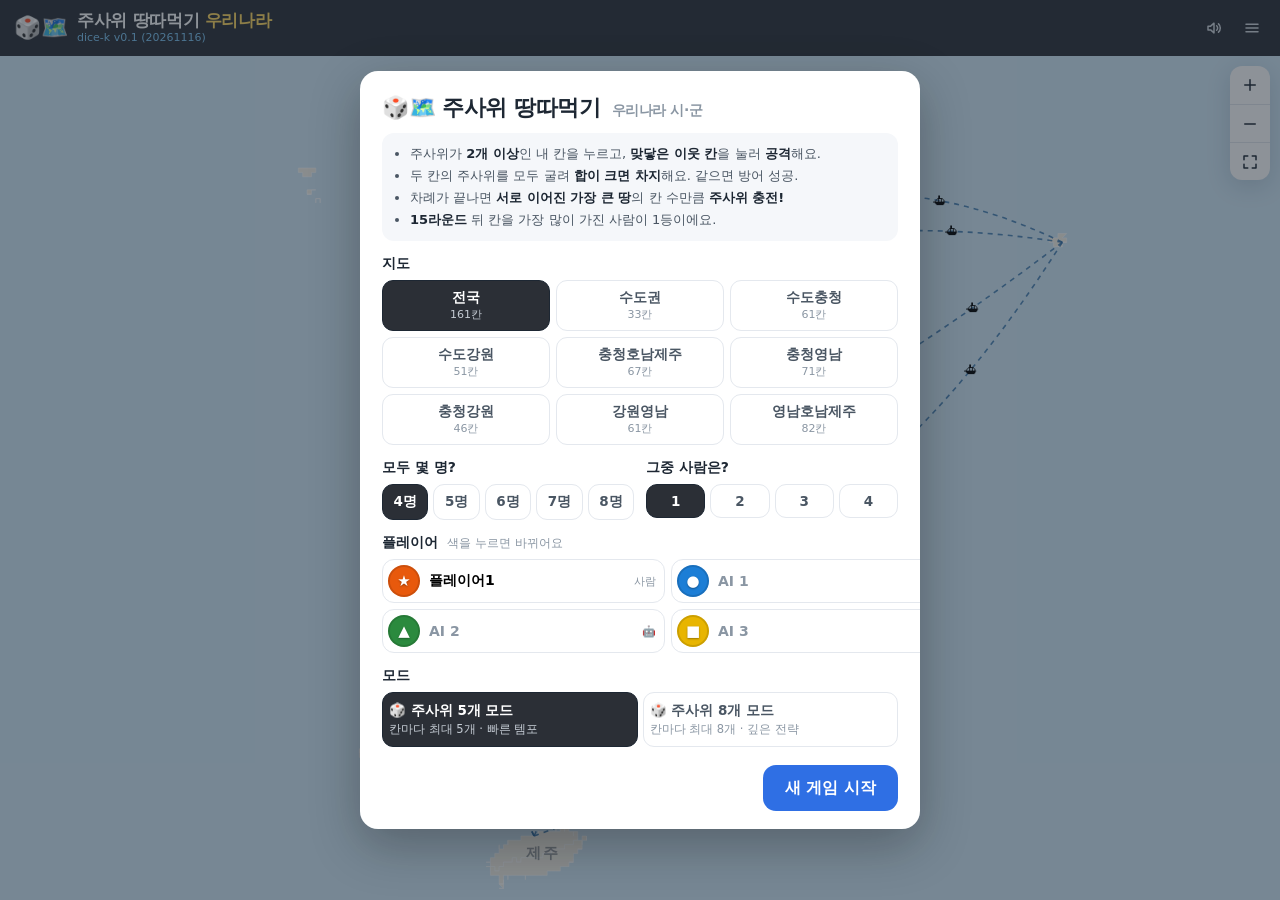
==== dice-k/index.html @ 5efac3ef "dice-k: 주사위 땅따먹기 첫 버전 (161칸 맵 팩, 엔진, 화면, 시뮬레이션) - 한반도 색칠 앱의 전남·광주 통합 전 시군 지도를 dice-k/data/src로 복사해 맵" ====
<!DOCTYPE html>
<html lang="ko">
<head>
<meta charset="utf-8">
<meta name="viewport" content="width=device-width, initial-scale=1, viewport-fit=cover">
<title>주사위 땅따먹기 · 우리나라 (dice-k)</title>
<link rel="stylesheet" href="style.css">
</head>
<body>
<header class="topbar">
  <div class="brand" id="brand" title="처음 화면으로">
    <span class="brand-emoji" aria-hidden="true">🎲🗺️</span>
    <div class="brand-text">
      <h1>주사위 땅따먹기 <span class="kr">우리나라</span></h1>
      <div class="sub-line"><span class="ver">dice-k v0.1 (20261116)</span></div>
    </div>
  </div>
  <!-- 게임 중 상태 -->
  <div class="hud" id="hud" hidden>
    <div class="hud-round"><small>라운드</small><b id="hRound">1</b><span>/ <i id="hMax">15</i></span></div>
    <div class="hud-cur" id="hCur"></div>
  </div>
  <div class="actions">
    <button class="tbtn" id="speedBtn" title="AI 차례 속도" hidden></button>
    <button class="tbtn icon" id="soundBtn" title="효과음 켜기/끄기"></button>
    <button class="tbtn icon" id="menuBtn" title="메뉴"><svg viewBox="0 0 24 24"><path d="M4 7h16M4 12h16M4 17h16"/></svg></button>
  </div>
</header>

<div id="app">
  <aside id="players" aria-label="플레이어 순위"></aside>

  <main id="stage">
    <svg id="map" aria-label="대한민국 시군 지도">
      <defs id="defs">
        <marker id="arrowHead" viewBox="0 0 10 10" refX="7" refY="5" markerWidth="5" markerHeight="5" orient="auto-start-reverse"><path d="M0,0L10,5L0,10z" fill="#1d2733"/></marker>
      </defs>
      <g id="vp">
        <g id="gOut"></g>
        <g id="gCells"></g>
        <path id="gProv"/>
        <g id="gLinks"></g>
        <g id="gHi"></g>
        <g id="gProvNames"></g>
        <g id="gBadges"></g>
        <g id="gNames"></g>
        <g id="gFx"></g>
      </g>
    </svg>
    <div id="loading">지도를 불러오는 중…</div>

    <div class="zoom" aria-label="확대·축소">
      <button id="zoomIn" title="확대"><svg viewBox="0 0 24 24"><path d="M12 5v14M5 12h14"/></svg></button>
      <button id="zoomOut" title="축소"><svg viewBox="0 0 24 24"><path d="M5 12h14"/></svg></button>
      <button id="zoomFit" title="맵 전체 보기"><svg viewBox="0 0 24 24"><path d="M4 9V4h5M20 9V4h-5M4 15v5h5M20 15v5h-5"/></svg></button>
    </div>

    <div class="banner" id="banner" hidden></div>
    <div class="toast" id="toast" hidden></div>
    <div class="notice" id="notice" hidden></div>
  </main>

  <footer id="actions">
    <div class="sel-info" id="selInfo"></div>
    <div class="act-btns">
      <button class="roll" id="rollBtn" disabled>🎲 <span>주사위 굴리기</span></button>
      <button class="endt" id="endBtn" disabled>차례 끝내기</button>
    </div>
  </footer>
</div>

<!-- 처음 화면 (게임 설정) -->
<div class="overlay" id="lobby" hidden>
  <div class="card">
    <h2>🎲🗺️ 주사위 땅따먹기 <small>우리나라 시·군</small></h2>
    <ul class="rules">
      <li>주사위가 <b>2개 이상</b>인 내 칸을 누르고, <b>맞닿은 이웃 칸</b>을 눌러 <b>공격</b>해요.</li>
      <li>두 칸의 주사위를 모두 굴려 <b>합이 크면 차지</b>해요. 같으면 방어 성공.</li>
      <li>차례가 끝나면 <b>서로 이어진 가장 큰 땅</b>의 칸 수만큼 <b>주사위 충전!</b></li>
      <li><b>15라운드</b> 뒤 칸을 가장 많이 가진 사람이 1등이에요.</li>
    </ul>

    <h3>지도</h3>
    <div class="maps" id="mapSeg"></div>

    <div class="two">
      <div><h3>모두 몇 명?</h3><div class="seg" id="nSeg"></div></div>
      <div><h3>그중 사람은?</h3><div class="seg" id="hSeg"></div></div>
    </div>

    <h3>플레이어 <small>색을 누르면 바뀌어요</small></h3>
    <div class="plist" id="plist"></div>

    <h3>모드</h3>
    <div class="seg mode" id="capSeg">
      <button data-cap="5"><b>🎲 주사위 5개 모드</b><small>칸마다 최대 5개 · 빠른 템포</small></button>
      <button data-cap="8"><b>🎲 주사위 8개 모드</b><small>칸마다 최대 8개 · 깊은 전략</small></button>
    </div>

    <div class="card-actions">
      <button class="sub" id="resumeBtn" hidden>▶ 이어서 하기</button>
      <button class="go" id="startBtn">새 게임 시작</button>
    </div>
  </div>
</div>

<!-- 차례 넘기기 (사람이 2명 이상일 때) -->
<div class="overlay handoff" id="handoff" hidden>
  <button class="hcard" id="handoffBtn"><span class="hicon" id="handoffIcon"></span><b id="handoffName"></b><span>님 차례입니다</span><small>눌러서 시작</small></button>
</div>

<!-- 메뉴 -->
<div class="overlay" id="menu" hidden>
  <div class="card small">
    <h2>메뉴</h2>
    <div class="menu-row"><span>지역 이름표</span><div class="seg tiny" id="labelSeg"><button data-l="1">켜기</button><button data-l="0">끄기</button></div></div>
    <div class="menu-row"><span>AI 차례 속도</span><div class="seg tiny" id="speedSeg"><button data-s="normal">보통</button><button data-s="fast">빠르게</button><button data-s="skip">건너뛰기</button></div></div>
    <div class="menu-row"><span>효과음</span><div class="seg tiny" id="sndSeg"><button data-snd="1">켜기</button><button data-snd="0">끄기</button></div></div>
    <p class="menu-note">게임은 한 수마다 저장돼요. 처음 화면으로 나가도 <b>이어서 하기</b>로 돌아올 수 있어요.</p>
    <div class="card-actions">
      <button class="sub" id="toLobby">처음 화면으로</button>
      <button class="go" id="menuClose">닫기</button>
    </div>
  </div>
</div>

<!-- 확인 창 -->
<div class="overlay" id="confirm" hidden>
  <div class="card small">
    <p class="confirm-msg" id="confirmMsg"></p>
    <div class="card-actions">
      <button class="sub" id="confirmNo">아니요</button>
      <button class="go" id="confirmYes">새로 시작</button>
    </div>
  </div>
</div>

<!-- 결과 -->
<div class="overlay" id="result" hidden>
  <div class="card">
    <h2 id="rTitle">🏁 게임 끝!</h2>
    <p class="rsub" id="rSub"></p>
    <div class="ranks" id="ranks"></div>
    <div id="gots"></div>
    <div class="card-actions">
      <button class="sub" id="rMap">지도 보기</button>
      <button class="go" id="rAgain">새 게임</button>
    </div>
  </div>
</div>

<script src="data/kr161.js"></script>
<script src="engine.js"></script>
<script src="game.js"></script>
</body>
</html>
---- dice-k/style.css ----
:root {
  --topbar: 56px; --ink: #1d2733; --ink-2: #4a5663; --ink-3: #8a96a3; --line: #e4e8ee;
  --ok: #2e9e5b; --ng: #d6453d; --accent: #2f6fe4; --sea: #D2E9F7;
  --shadow: 0 6px 24px rgba(20,40,70,.16);
  --bar: 74px;
}
* { box-sizing: border-box; -webkit-tap-highlight-color: transparent; }
html, body { margin: 0; height: 100%; overflow: hidden; font-family: "Noto Sans KR", "Malgun Gothic", "Apple SD Gothic Neo", system-ui, sans-serif; color: var(--ink); background: var(--sea); }
button { font: inherit; cursor: pointer; color: inherit; }
svg:not(#map) { width: 18px; height: 18px; fill: none; stroke: currentColor; stroke-width: 2; stroke-linecap: round; stroke-linejoin: round; }
[hidden] { display: none !important; }

/* ---------- 상단바 (색칠 웹앱·나라찾기와 같은 먹색) ---------- */
.topbar { height: var(--topbar); display: flex; align-items: center; justify-content: space-between; gap: 10px; padding: 0 10px 0 14px; padding-top: env(safe-area-inset-top); background: #2B2F36; color: #fff; position: relative; z-index: 10; }
.brand { display: flex; align-items: center; gap: 9px; min-width: 0; cursor: pointer; user-select: none; }
.brand-emoji { font-size: 22px; line-height: 1; white-space: nowrap; }
.brand-text { display: flex; flex-direction: column; line-height: 1.15; }
.brand h1 { margin: 0; font-size: 17px; font-weight: 700; letter-spacing: -.02em; white-space: nowrap; }
.brand h1 .kr { color: #ffd75e; }
.sub-line { font-size: 11px; color: #7cc4f2; white-space: nowrap; margin-top: 2px; }
body.playing .brand { display: none; }
.hud { flex: 1; display: flex; align-items: center; gap: 14px; min-width: 0; }
.hud-round { display: flex; align-items: baseline; gap: 4px; white-space: nowrap; }
.hud-round small { font-size: 11px; color: #9aa3ad; margin-right: 2px; }
.hud-round b { font-size: 24px; font-variant-numeric: tabular-nums; }
.hud-round span { font-size: 13px; color: #9aa3ad; } .hud-round i { font-style: normal; }
.hud-cur { display: flex; align-items: center; gap: 7px; min-width: 0; font-weight: 700; font-size: 15px; }
.hud-cur .nm { overflow: hidden; text-overflow: ellipsis; white-space: nowrap; }
.hud-cur .tag { font-size: 11.5px; font-weight: 500; color: #9aa3ad; white-space: nowrap; }
.actions { display: flex; gap: 2px; flex-shrink: 0; }
.tbtn { height: 36px; min-width: 36px; padding: 0 10px; border: 0; background: none; border-radius: 10px; font-size: 13px; color: #cfd5dc; display: inline-flex; align-items: center; justify-content: center; gap: 4px; white-space: nowrap; }
.tbtn.icon { padding: 0; }
.tbtn:hover { background: rgba(255,255,255,.1); color: #fff; }

/* ---------- 배치: 세로(기본) = 위 순위줄 / 지도 / 아래 조작부 ---------- */
#app { position: absolute; inset: var(--topbar) 0 0 0; display: grid; grid-template-rows: auto 1fr auto; grid-template-areas: "players" "stage" "actions"; }
#players { grid-area: players; }
#stage { grid-area: stage; position: relative; overflow: hidden; min-height: 0; }
#actions { grid-area: actions; }
body:not(.playing) #players, body:not(.playing) #actions { display: none; }

/* 가로(태블릿·PC) = 왼쪽 패널 / 오른쪽 지도 */
@media (min-width: 860px) and (orientation: landscape), (min-width: 1100px) {
  #app { grid-template-columns: 264px 1fr; grid-template-rows: 1fr auto; grid-template-areas: "players stage" "actions stage"; }
  #players { background: #fff; border-right: 1px solid var(--line); overflow: auto; padding: 12px 10px; display: flex; flex-direction: column; gap: 6px; }
  #actions { background: #fff; border-right: 1px solid var(--line); border-top: 1px solid var(--line); flex-direction: column; align-items: stretch; padding: 12px 10px calc(12px + env(safe-area-inset-bottom)); }
  #actions .act-btns { flex-direction: column; }
  #actions .roll, #actions .endt { width: 100%; }
  .pl { display: grid; grid-template-columns: 30px 1fr auto; grid-template-rows: auto auto; column-gap: 8px; align-items: center; padding: 7px 8px; border-radius: 12px; border: 1.5px solid transparent; }
  .pl .ic { grid-row: 1 / 3; }
  .pl .nm { font-size: 14px; }
  .pl .st { grid-column: 2 / 4; font-size: 11.5px; color: var(--ink-3); display: flex; gap: 8px; }
  .pl .cells { grid-column: 3; grid-row: 1; }
  .players-head { display: block !important; font-size: 12px; color: var(--ink-3); margin: 0 4px 2px; }
}

/* 세로일 때 순위줄 */
#players { display: flex; gap: 6px; overflow-x: auto; padding: 6px 8px; background: #fff; border-bottom: 1px solid var(--line); scrollbar-width: none; }
#players::-webkit-scrollbar { display: none; }
.players-head { display: none; }
.pl { flex-shrink: 0; display: flex; align-items: center; gap: 6px; padding: 4px 9px 4px 4px; border-radius: 999px; border: 1.5px solid var(--line); background: #fff; font-size: 13px; }
.pl .ic { width: 26px; height: 26px; border-radius: 50%; display: grid; place-items: center; font-size: 13px; color: #fff; font-weight: 800; flex-shrink: 0; text-shadow: 0 1px 2px rgba(0,0,0,.35); }
.pl .nm { font-weight: 700; white-space: nowrap; max-width: 9em; overflow: hidden; text-overflow: ellipsis; }
.pl .cells { font-weight: 800; font-variant-numeric: tabular-nums; }
.pl .cells small { font-weight: 500; font-size: 11px; color: var(--ink-3); }
.pl .st { display: none; }
.pl.cur { border-color: var(--ink); box-shadow: 0 0 0 2px rgba(29,39,51,.12); }
.pl.out { opacity: .45; }
.pl.out .nm { text-decoration: line-through; }
.pl .rk { font-size: 11px; color: var(--ink-3); width: 1.2em; text-align: center; }

/* ---------- 지도 ---------- */
#map { display: block; width: 100%; height: 100%; touch-action: none; user-select: none; -webkit-user-select: none; cursor: grab; }
#map.dragging { cursor: grabbing; }
#loading { position: absolute; inset: 0; display: grid; place-items: center; color: var(--ink-2); }
.cell { stroke: #fff; stroke-width: .6; vector-effect: non-scaling-stroke; stroke-linejoin: round; }
.cell.off { fill: #eef1f4; stroke: #d6dce3; }
.cell.dim { opacity: .45; }
#gProv { fill: none; stroke: #48525e; stroke-width: 1.4; vector-effect: non-scaling-stroke; stroke-linejoin: round; pointer-events: none; opacity: .75; }
.lk-bridge { stroke: #48525e; stroke-width: 2.4; vector-effect: non-scaling-stroke; stroke-linecap: round; }
.lk-sea { fill: none; stroke: #2f6fa8; stroke-width: 1.6; stroke-dasharray: 5 5; vector-effect: non-scaling-stroke; opacity: .8; }
.lk-sea.hi { stroke: #d6453d; stroke-width: 3; opacity: 1; }
.lk-off { display: none; }
.ship { font-size: 14px; }
#gHi path { fill: none; vector-effect: non-scaling-stroke; pointer-events: none; stroke-linejoin: round; }
.hi-from { stroke: #1d2733; stroke-width: 4; }
.hi-tgt { stroke: #fff; stroke-width: 3.2; animation: blink 1s ease-in-out infinite; }
.hi-to { stroke: #d6453d; stroke-width: 4.5; }
.hi-nb { stroke: #1d2733; stroke-width: 1.6; stroke-dasharray: 3 3; }
.hi-cl { stroke: #ffd75e; stroke-width: 4; animation: glow .9s ease-in-out 2; }
@keyframes blink { 50% { stroke-opacity: .35; } }
@keyframes glow { 50% { stroke: #fff; } }
.arrow { stroke: #1d2733; stroke-width: 3; vector-effect: non-scaling-stroke; marker-end: url(#arrowHead); pointer-events: none; }
.pname { font-size: 15px; font-weight: 800; fill: #48525e; opacity: .55; text-anchor: middle; dominant-baseline: middle; pointer-events: none; letter-spacing: .1em; }
.cname { font-size: 11.5px; font-weight: 700; fill: #1d2733; text-anchor: middle; paint-order: stroke; stroke: rgba(255,255,255,.92); stroke-width: 3px; stroke-linejoin: round; pointer-events: none; }
.cname.hot { font-size: 13px; fill: #000; }
.cname.tgt { fill: #b3261e; }
.badge { cursor: pointer; }
.badge circle { stroke: #1d2733; stroke-width: 1.3; }
.badge text { font-size: 11.5px; font-weight: 800; text-anchor: middle; dominant-baseline: central; fill: #1d2733; pointer-events: none; }
.badge .ic { font-size: 8px; font-weight: 800; fill: #fff; }
.sum { font-size: 40px; font-weight: 900; text-anchor: middle; dominant-baseline: central; paint-order: stroke; stroke: #1d2733; stroke-width: 5px; stroke-linejoin: round; pointer-events: none; animation: sumIn .35s cubic-bezier(.3,1.6,.6,1); }
.sum.lose { opacity: .55; font-size: 30px; }
@keyframes sumIn { from { transform: scale(.2); opacity: 0; } }

.zoom { position: absolute; right: 10px; top: 10px; display: flex; flex-direction: column; background: #fff; border-radius: 12px; box-shadow: var(--shadow); overflow: hidden; z-index: 3; }
.zoom button { width: 40px; height: 38px; border: 0; background: none; display: grid; place-items: center; color: var(--ink); }
.zoom button + button { border-top: 1px solid var(--line); }
.zoom button:hover { background: #f2f5f8; }

/* ---------- 결과 배너 "거제 옆 부산 / 4 : 6" ---------- */
.banner { position: absolute; top: 10px; left: 50%; transform: translateX(-50%); z-index: 6; background: rgba(29,39,51,.94); color: #fff; border-radius: 16px; padding: 10px 16px 10px; box-shadow: var(--shadow); pointer-events: none; min-width: 230px; max-width: calc(100% - 70px); }
.bn-row { display: grid; grid-template-columns: 1fr auto 1fr; align-items: center; gap: 10px; }
.bn-row .l { text-align: right; } .bn-row .r { text-align: left; }
.bn-names { font-size: 19px; font-weight: 800; white-space: nowrap; }
.bn-names .mid { font-size: 14px; font-weight: 700; color: #ffd75e; padding: 2px 8px; border-radius: 999px; background: rgba(255,215,94,.15); }
.bn-dice { margin-top: 6px; font-size: 0; }
.bn-dice .l, .bn-dice .r { display: flex; flex-wrap: wrap; gap: 3px; }
.bn-dice .l { justify-content: flex-end; }
.die { width: 20px; height: 20px; border-radius: 5px; background: #fff; position: relative; display: inline-block; box-shadow: inset 0 -2px 0 rgba(0,0,0,.15); }
.die i { position: absolute; width: 4px; height: 4px; border-radius: 50%; background: #1d2733; transform: translate(-50%,-50%); }
.die.rolling { animation: shake .12s linear infinite; }
@keyframes shake { 25% { transform: rotate(-10deg) translateY(-1px); } 75% { transform: rotate(10deg) translateY(1px); } }
.bn-sum { margin-top: 4px; font-size: 26px; font-weight: 900; font-variant-numeric: tabular-nums; }
.bn-sum .mid { font-size: 18px; color: #9aa3ad; }
.bn-sum .lose { opacity: .45; font-size: 21px; }
.bn-sum .win { font-size: 32px; }
.bn-sum .wait { opacity: .35; }
.bn-res { margin-top: 4px; text-align: center; font-size: 15px; font-weight: 800; color: #ffd75e; }

.toast { position: absolute; left: 50%; top: 46%; transform: translate(-50%,-50%); z-index: 7; background: #fff; color: var(--ink); font-size: 22px; font-weight: 900; padding: 14px 24px; border-radius: 18px; box-shadow: 0 10px 40px rgba(20,40,70,.3); pointer-events: none; white-space: nowrap; animation: toastIn .3s cubic-bezier(.3,1.5,.6,1); text-align: center; }
.toast small { display: block; font-size: 13px; font-weight: 600; color: var(--ink-2); margin-top: 3px; }
.toast.ok { background: #2e9e5b; color: #fff; } .toast.ok small { color: #e3f5ea; }
.toast.ng { background: #fff; }
.toast.charge { background: #ffd75e; }
@keyframes toastIn { from { transform: translate(-50%,-50%) scale(.6); opacity: 0; } }
.notice { position: absolute; left: 50%; bottom: 12px; transform: translateX(-50%); z-index: 5; background: #1d2733; color: #fff; padding: 9px 16px; border-radius: 12px; font-size: 14px; font-weight: 600; box-shadow: var(--shadow); white-space: nowrap; max-width: calc(100% - 20px); overflow: hidden; text-overflow: ellipsis; }

/* ---------- 아래 조작부 ---------- */
#actions { display: flex; align-items: center; gap: 10px; padding: 8px 10px calc(8px + env(safe-area-inset-bottom)); background: #fff; border-top: 1px solid var(--line); }
.sel-info { flex: 1; min-width: 0; font-size: 13.5px; color: var(--ink-2); line-height: 1.35; }
.sel-info b { color: var(--ink); }
.sel-info .vs { font-weight: 800; color: var(--ink); font-size: 15px; }
.sel-info .vs em { font-style: normal; color: #b07a00; font-size: 12.5px; padding: 0 3px; }
.act-btns { display: flex; gap: 8px; }
.roll { height: 50px; padding: 0 18px; border: 0; border-radius: 14px; background: #2f6fe4; color: #fff; font-size: 17px; font-weight: 800; white-space: nowrap; box-shadow: 0 4px 0 #1d4fae; }
.roll:active:not(:disabled) { transform: translateY(3px); box-shadow: 0 1px 0 #1d4fae; }
.roll:disabled { background: #c9d1db; box-shadow: 0 4px 0 #aeb7c2; cursor: default; }
.endt { height: 50px; padding: 0 14px; border: 1.5px solid var(--line); border-radius: 14px; background: #fff; font-size: 15px; font-weight: 700; white-space: nowrap; }
.endt:disabled { opacity: .4; cursor: default; }
.endt.pulse { background: #ffd75e; border-color: #e0b400; animation: pulse 1s ease-in-out infinite; }
@keyframes pulse { 50% { transform: scale(1.06); box-shadow: 0 0 0 6px rgba(255,215,94,.4); } }
@media (max-width: 520px) { .hud-cur .tag { display: none; } .hud { gap: 10px; } }
@media (max-width: 480px) {
  .roll { padding: 0 14px; font-size: 16px; } .roll span { display: none; } .roll::after { content: '굴리기'; }
  .endt { padding: 0 10px; font-size: 14px; }
  .sel-info { font-size: 12.5px; }
}

/* ---------- 창 ---------- */
.overlay { position: fixed; inset: 0; background: rgba(29,39,51,.5); display: flex; align-items: center; justify-content: center; z-index: 20; padding: 12px; }
.card { width: min(560px, 100%); max-height: 100%; overflow: auto; background: #fff; border-radius: 18px; box-shadow: 0 16px 50px rgba(0,0,0,.28); padding: 22px 22px 18px; position: relative; }
.card.small { width: min(400px, 100%); }
.card h2 { margin: 0 0 10px; font-size: 22px; letter-spacing: -.02em; }
.card h2 small { font-size: 14px; color: var(--ink-3); font-weight: 600; margin-left: 4px; }
.card h3 { margin: 14px 0 7px; font-size: 14px; }
.card h3 small { font-weight: 500; color: var(--ink-3); font-size: 12px; margin-left: 4px; }
.rules { margin: 0 0 4px; padding: 10px 14px 10px 28px; background: #f5f7fa; border-radius: 12px; font-size: 13px; line-height: 1.7; color: var(--ink-2); }
.rules b { color: var(--ink); }
.maps { display: grid; grid-template-columns: repeat(3, 1fr); gap: 6px; }
.maps button, .seg button { border: 1.5px solid var(--line); background: #fff; border-radius: 11px; padding: 8px 4px; font-size: 13.5px; font-weight: 700; color: var(--ink-2); }
.maps button small { display: block; font-size: 11px; font-weight: 500; color: var(--ink-3); }
.maps button.sel, .seg button.sel { border-color: var(--ink); background: #2B2F36; color: #fff; }
.maps button.sel small, .seg button.sel small { color: #c5ccd4; }
.two { display: grid; grid-template-columns: 1fr 1fr; gap: 12px; }
.seg { display: flex; gap: 5px; }
.seg button { flex: 1; min-width: 0; padding: 8px 2px; }
.seg.mode button { padding: 9px 6px; display: flex; flex-direction: column; gap: 2px; }
.seg.mode small { font-size: 11.5px; font-weight: 500; color: var(--ink-3); }
.seg.tiny button { padding: 6px 10px; font-size: 13px; flex: none; }
.plist { display: grid; grid-template-columns: 1fr 1fr; gap: 6px; }
.prow { display: flex; align-items: center; gap: 7px; border: 1.5px solid var(--line); border-radius: 12px; padding: 5px 8px 5px 5px; }
.prow .sw { width: 32px; height: 32px; border-radius: 50%; border: 0; display: grid; place-items: center; color: #fff; font-size: 15px; font-weight: 800; flex-shrink: 0; text-shadow: 0 1px 2px rgba(0,0,0,.35); box-shadow: inset 0 0 0 2px rgba(0,0,0,.12); }
.prow input { flex: 1; min-width: 0; border: 0; font: inherit; font-size: 14px; font-weight: 700; padding: 4px 2px; outline: none; background: none; }
.prow input:disabled { color: var(--ink-3); }
.prow .who { font-size: 11px; color: var(--ink-3); white-space: nowrap; }
.card-actions { display: flex; gap: 8px; justify-content: flex-end; margin-top: 18px; }
.go { height: 46px; padding: 0 22px; border: 0; border-radius: 13px; background: #2f6fe4; color: #fff; font-size: 16px; font-weight: 800; }
.go:hover { background: #2660cc; }
.sub { height: 46px; padding: 0 16px; border: 1.5px solid var(--line); border-radius: 13px; background: #fff; font-size: 15px; font-weight: 700; }
.sub:hover { background: #f4f6f9; }
.menu-row { display: flex; align-items: center; justify-content: space-between; gap: 10px; padding: 9px 0; border-bottom: 1px solid var(--line); font-size: 14.5px; font-weight: 600; }
.menu-note { font-size: 12.5px; color: var(--ink-3); line-height: 1.6; margin: 12px 0 0; }
.confirm-msg { font-size: 16px; font-weight: 700; line-height: 1.6; margin: 6px 0 0; }
@media (max-width: 480px) { .plist { grid-template-columns: 1fr; } .card { padding: 18px 14px 14px; } .maps button { font-size: 12.5px; } }

.handoff { background: rgba(29,39,51,.82); }
.hcard { border: 0; background: #fff; border-radius: 22px; padding: 28px 40px; display: flex; flex-direction: column; align-items: center; gap: 6px; font-size: 18px; box-shadow: 0 16px 50px rgba(0,0,0,.35); }
.hcard b { font-size: 28px; }
.hcard small { color: var(--ink-3); font-size: 13px; margin-top: 6px; }
.hicon { width: 56px; height: 56px; border-radius: 50%; display: grid; place-items: center; font-size: 26px; color: #fff; font-weight: 800; text-shadow: 0 1px 2px rgba(0,0,0,.35); }

/* 결과 */
.rsub { margin: 0 0 10px; color: var(--ink-2); font-size: 13.5px; }
.ranks { display: flex; flex-direction: column; gap: 6px; }
.rrow { display: grid; grid-template-columns: 34px 30px 1fr auto; align-items: center; gap: 9px; padding: 7px 10px; border-radius: 12px; background: #f5f7fa; }
.rrow.first { background: #fff4c7; }
.rrow .rk { font-size: 15px; font-weight: 800; text-align: center; color: var(--ink-2); }
.rrow .ic { width: 28px; height: 28px; border-radius: 50%; display: grid; place-items: center; color: #fff; font-weight: 800; font-size: 13px; text-shadow: 0 1px 2px rgba(0,0,0,.35); }
.rrow .nm { font-weight: 800; font-size: 15px; min-width: 0; }
.rrow .nm small { display: block; font-weight: 500; font-size: 11.5px; color: var(--ink-3); }
.ttl { display: flex; flex-direction: column; align-items: center; min-width: 74px; }
.ttl b { font-size: 22px; line-height: 1.1; } .ttl b span { font-size: 13px; color: var(--ink-3); margin-left: 2px; }
.ttl small { font-size: 10.5px; color: var(--ink-3); white-space: nowrap; }
.got { margin-top: 14px; }
.got h4 { margin: 0 0 6px; font-size: 13.5px; }
.got .chips { display: flex; flex-wrap: wrap; gap: 4px; }
.got .chips span { font-size: 12.5px; padding: 3px 8px; border-radius: 999px; background: #eef2f6; }
.got .none { font-size: 12.5px; color: var(--ink-3); }
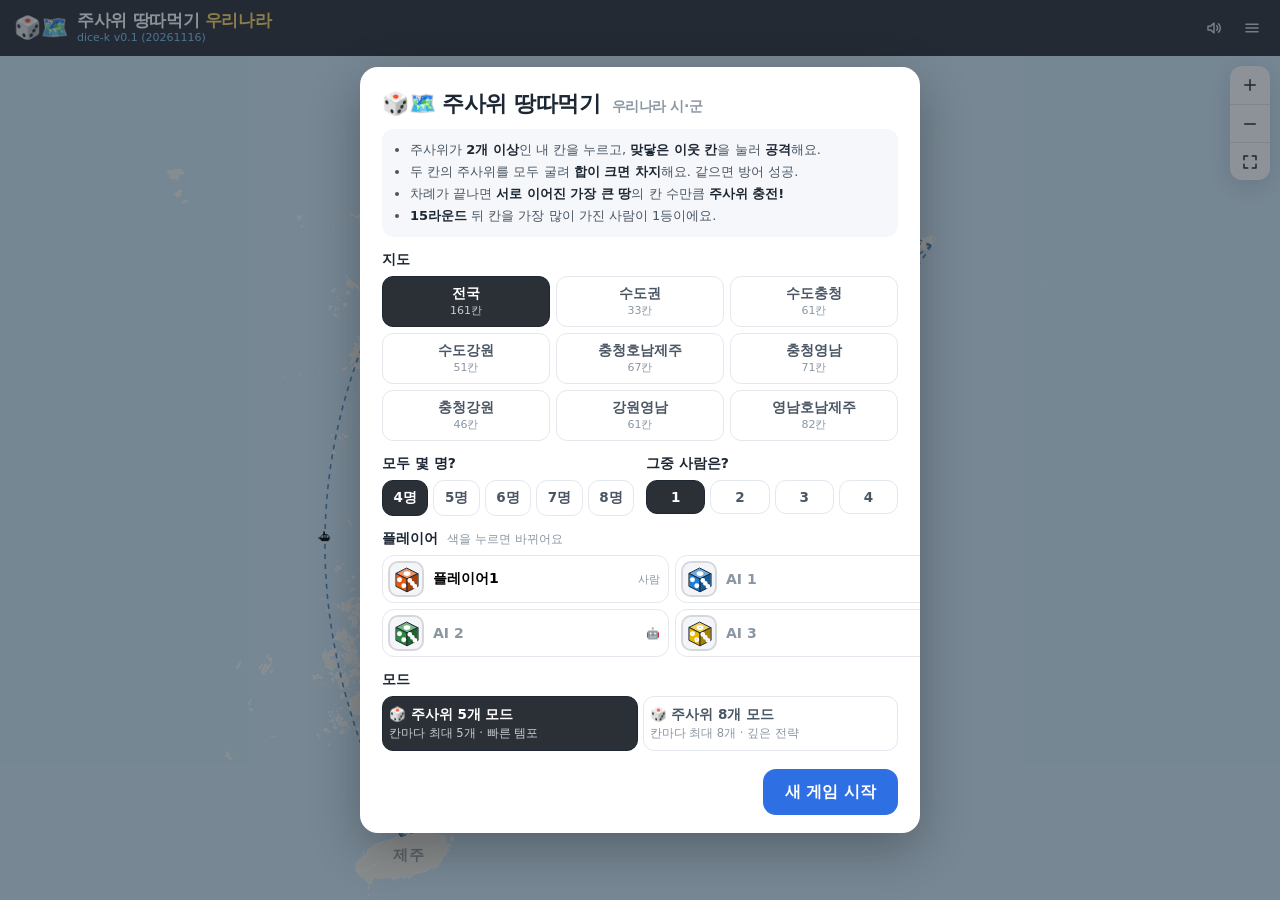
==== commit b5df424e: "dice-k: 다이스 워즈 느낌으로 화면 정리 - 아래 줄: 차례 순서(순위 아님), 주사위 아이콘 + 칸 수 + 다음 충전량, 현재 차례 강조 - 가운데 굴리기 판: '○○ 옆 " ====
--- a/dice-k/index.html
+++ b/dice-k/index.html
@@ -28,12 +28,10 @@
 </header>
 
 <div id="app">
-  <aside id="players" aria-label="플레이어 순위"></aside>
-
   <main id="stage">
     <svg id="map" aria-label="대한민국 시군 지도">
       <defs id="defs">
-        <marker id="arrowHead" viewBox="0 0 10 10" refX="7" refY="5" markerWidth="5" markerHeight="5" orient="auto-start-reverse"><path d="M0,0L10,5L0,10z" fill="#1d2733"/></marker>
+        <marker id="arrowHead" viewBox="0 0 10 10" refX="7" refY="5" markerWidth="5" markerHeight="5" orient="auto-start-reverse"><path d="M0,0L10,5L0,10z" fill="#e03131"/></marker>
       </defs>
       <g id="vp">
         <g id="gOut"></g>
@@ -55,17 +53,17 @@
       <button id="zoomFit" title="맵 전체 보기"><svg viewBox="0 0 24 24"><path d="M4 9V4h5M20 9V4h-5M4 15v5h5M20 15v5h-5"/></svg></button>
     </div>
 
-    <div class="banner" id="banner" hidden></div>
     <div class="toast" id="toast" hidden></div>
     <div class="notice" id="notice" hidden></div>
   </main>
 
-  <footer id="actions">
-    <div class="sel-info" id="selInfo"></div>
-    <div class="act-btns">
-      <button class="roll" id="rollBtn" disabled>🎲 <span>주사위 굴리기</span></button>
-      <button class="endt" id="endBtn" disabled>차례 끝내기</button>
-    </div>
+  <!-- 가운데 굴리기 판: "김포 옆 서울" + 주사위 + 합 -->
+  <section id="rollbar" aria-live="polite"></section>
+
+  <!-- 아래 줄: 차례 순서 (순위 아님) + 차례 끝내기 -->
+  <footer id="bottom">
+    <div id="players" aria-label="차례 순서"></div>
+    <button class="endt" id="endBtn" disabled>차례 끝내기</button>
   </footer>
 </div>
 
--- a/dice-k/style.css
+++ b/dice-k/style.css
@@ -7,7 +7,7 @@
 * { box-sizing: border-box; -webkit-tap-highlight-color: transparent; }
 html, body { margin: 0; height: 100%; overflow: hidden; font-family: "Noto Sans KR", "Malgun Gothic", "Apple SD Gothic Neo", system-ui, sans-serif; color: var(--ink); background: var(--sea); }
 button { font: inherit; cursor: pointer; color: inherit; }
-svg:not(#map) { width: 18px; height: 18px; fill: none; stroke: currentColor; stroke-width: 2; stroke-linecap: round; stroke-linejoin: round; }
+button svg { width: 18px; height: 18px; fill: none; stroke: currentColor; stroke-width: 2; stroke-linecap: round; stroke-linejoin: round; }
 [hidden] { display: none !important; }
 
 /* ---------- 상단바 (색칠 웹앱·나라찾기와 같은 먹색) ---------- */
@@ -32,42 +32,12 @@
 .tbtn.icon { padding: 0; }
 .tbtn:hover { background: rgba(255,255,255,.1); color: #fff; }
 
-/* ---------- 배치: 세로(기본) = 위 순위줄 / 지도 / 아래 조작부 ---------- */
-#app { position: absolute; inset: var(--topbar) 0 0 0; display: grid; grid-template-rows: auto 1fr auto; grid-template-areas: "players" "stage" "actions"; }
-#players { grid-area: players; }
-#stage { grid-area: stage; position: relative; overflow: hidden; min-height: 0; }
-#actions { grid-area: actions; }
-body:not(.playing) #players, body:not(.playing) #actions { display: none; }
-
-/* 가로(태블릿·PC) = 왼쪽 패널 / 오른쪽 지도 */
-@media (min-width: 860px) and (orientation: landscape), (min-width: 1100px) {
-  #app { grid-template-columns: 264px 1fr; grid-template-rows: 1fr auto; grid-template-areas: "players stage" "actions stage"; }
-  #players { background: #fff; border-right: 1px solid var(--line); overflow: auto; padding: 12px 10px; display: flex; flex-direction: column; gap: 6px; }
-  #actions { background: #fff; border-right: 1px solid var(--line); border-top: 1px solid var(--line); flex-direction: column; align-items: stretch; padding: 12px 10px calc(12px + env(safe-area-inset-bottom)); }
-  #actions .act-btns { flex-direction: column; }
-  #actions .roll, #actions .endt { width: 100%; }
-  .pl { display: grid; grid-template-columns: 30px 1fr auto; grid-template-rows: auto auto; column-gap: 8px; align-items: center; padding: 7px 8px; border-radius: 12px; border: 1.5px solid transparent; }
-  .pl .ic { grid-row: 1 / 3; }
-  .pl .nm { font-size: 14px; }
-  .pl .st { grid-column: 2 / 4; font-size: 11.5px; color: var(--ink-3); display: flex; gap: 8px; }
-  .pl .cells { grid-column: 3; grid-row: 1; }
-  .players-head { display: block !important; font-size: 12px; color: var(--ink-3); margin: 0 4px 2px; }
-}
-
-/* 세로일 때 순위줄 */
-#players { display: flex; gap: 6px; overflow-x: auto; padding: 6px 8px; background: #fff; border-bottom: 1px solid var(--line); scrollbar-width: none; }
-#players::-webkit-scrollbar { display: none; }
-.players-head { display: none; }
-.pl { flex-shrink: 0; display: flex; align-items: center; gap: 6px; padding: 4px 9px 4px 4px; border-radius: 999px; border: 1.5px solid var(--line); background: #fff; font-size: 13px; }
-.pl .ic { width: 26px; height: 26px; border-radius: 50%; display: grid; place-items: center; font-size: 13px; color: #fff; font-weight: 800; flex-shrink: 0; text-shadow: 0 1px 2px rgba(0,0,0,.35); }
-.pl .nm { font-weight: 700; white-space: nowrap; max-width: 9em; overflow: hidden; text-overflow: ellipsis; }
-.pl .cells { font-weight: 800; font-variant-numeric: tabular-nums; }
-.pl .cells small { font-weight: 500; font-size: 11px; color: var(--ink-3); }
-.pl .st { display: none; }
-.pl.cur { border-color: var(--ink); box-shadow: 0 0 0 2px rgba(29,39,51,.12); }
-.pl.out { opacity: .45; }
-.pl.out .nm { text-decoration: line-through; }
-.pl .rk { font-size: 11px; color: var(--ink-3); width: 1.2em; text-align: center; }
+/* ---------- 배치: 지도 / 가운데 굴리기 판 / 아래 차례 순서 (다이스 워즈처럼) ---------- */
+#app { position: absolute; inset: var(--topbar) 0 0 0; display: grid; grid-template-rows: 1fr auto auto; grid-template-areas: "stage" "rollbar" "bottom"; background: #fff; }
+#stage { grid-area: stage; position: relative; overflow: hidden; min-height: 0; background: var(--sea); }
+#rollbar { grid-area: rollbar; }
+#bottom { grid-area: bottom; }
+body:not(.playing) #rollbar, body:not(.playing) #bottom { display: none; }
 
 /* ---------- 지도 ---------- */
 #map { display: block; width: 100%; height: 100%; touch-action: none; user-select: none; -webkit-user-select: none; cursor: grab; }
@@ -83,22 +53,23 @@
 .lk-off { display: none; }
 .ship { font-size: 14px; }
 #gHi path { fill: none; vector-effect: non-scaling-stroke; pointer-events: none; stroke-linejoin: round; }
-.hi-from { stroke: #1d2733; stroke-width: 4; }
+.hi-from { stroke: #e03131; stroke-width: 3.5; }
 .hi-tgt { stroke: #fff; stroke-width: 3.2; animation: blink 1s ease-in-out infinite; }
-.hi-to { stroke: #d6453d; stroke-width: 4.5; }
+.hi-to { stroke: #e03131; stroke-width: 3.5; }
 .hi-nb { stroke: #1d2733; stroke-width: 1.6; stroke-dasharray: 3 3; }
 .hi-cl { stroke: #ffd75e; stroke-width: 4; animation: glow .9s ease-in-out 2; }
 @keyframes blink { 50% { stroke-opacity: .35; } }
 @keyframes glow { 50% { stroke: #fff; } }
-.arrow { stroke: #1d2733; stroke-width: 3; vector-effect: non-scaling-stroke; marker-end: url(#arrowHead); pointer-events: none; }
+.arrow { stroke: #e03131; stroke-width: 3; vector-effect: non-scaling-stroke; marker-end: url(#arrowHead); pointer-events: none; }
 .pname { font-size: 15px; font-weight: 800; fill: #48525e; opacity: .55; text-anchor: middle; dominant-baseline: middle; pointer-events: none; letter-spacing: .1em; }
-.cname { font-size: 11.5px; font-weight: 700; fill: #1d2733; text-anchor: middle; paint-order: stroke; stroke: rgba(255,255,255,.92); stroke-width: 3px; stroke-linejoin: round; pointer-events: none; }
+.cname { font-size: 11px; font-weight: 700; fill: #1d2733; text-anchor: middle; paint-order: stroke; stroke: rgba(255,255,255,.92); stroke-width: 3px; stroke-linejoin: round; pointer-events: none; }
 .cname.hot { font-size: 13px; fill: #000; }
 .cname.tgt { fill: #b3261e; }
 .badge { cursor: pointer; }
-.badge circle { stroke: #1d2733; stroke-width: 1.3; }
-.badge text { font-size: 11.5px; font-weight: 800; text-anchor: middle; dominant-baseline: central; fill: #1d2733; pointer-events: none; }
-.badge .ic { font-size: 8px; font-weight: 800; fill: #fff; }
+.badge use.drop { animation: drop .38s cubic-bezier(.3,1.4,.6,1) both; }
+@keyframes drop { from { transform: translateY(-16px); opacity: 0; } }
+.cname.ondark { fill: #fff; stroke: rgba(29,39,51,.9); }
+.cell.pick { fill: #1d2733 !important; }
 .sum { font-size: 40px; font-weight: 900; text-anchor: middle; dominant-baseline: central; paint-order: stroke; stroke: #1d2733; stroke-width: 5px; stroke-linejoin: round; pointer-events: none; animation: sumIn .35s cubic-bezier(.3,1.6,.6,1); }
 .sum.lose { opacity: .55; font-size: 30px; }
 @keyframes sumIn { from { transform: scale(.2); opacity: 0; } }
@@ -107,26 +78,6 @@
 .zoom button { width: 40px; height: 38px; border: 0; background: none; display: grid; place-items: center; color: var(--ink); }
 .zoom button + button { border-top: 1px solid var(--line); }
 .zoom button:hover { background: #f2f5f8; }
-
-/* ---------- 결과 배너 "거제 옆 부산 / 4 : 6" ---------- */
-.banner { position: absolute; top: 10px; left: 50%; transform: translateX(-50%); z-index: 6; background: rgba(29,39,51,.94); color: #fff; border-radius: 16px; padding: 10px 16px 10px; box-shadow: var(--shadow); pointer-events: none; min-width: 230px; max-width: calc(100% - 70px); }
-.bn-row { display: grid; grid-template-columns: 1fr auto 1fr; align-items: center; gap: 10px; }
-.bn-row .l { text-align: right; } .bn-row .r { text-align: left; }
-.bn-names { font-size: 19px; font-weight: 800; white-space: nowrap; }
-.bn-names .mid { font-size: 14px; font-weight: 700; color: #ffd75e; padding: 2px 8px; border-radius: 999px; background: rgba(255,215,94,.15); }
-.bn-dice { margin-top: 6px; font-size: 0; }
-.bn-dice .l, .bn-dice .r { display: flex; flex-wrap: wrap; gap: 3px; }
-.bn-dice .l { justify-content: flex-end; }
-.die { width: 20px; height: 20px; border-radius: 5px; background: #fff; position: relative; display: inline-block; box-shadow: inset 0 -2px 0 rgba(0,0,0,.15); }
-.die i { position: absolute; width: 4px; height: 4px; border-radius: 50%; background: #1d2733; transform: translate(-50%,-50%); }
-.die.rolling { animation: shake .12s linear infinite; }
-@keyframes shake { 25% { transform: rotate(-10deg) translateY(-1px); } 75% { transform: rotate(10deg) translateY(1px); } }
-.bn-sum { margin-top: 4px; font-size: 26px; font-weight: 900; font-variant-numeric: tabular-nums; }
-.bn-sum .mid { font-size: 18px; color: #9aa3ad; }
-.bn-sum .lose { opacity: .45; font-size: 21px; }
-.bn-sum .win { font-size: 32px; }
-.bn-sum .wait { opacity: .35; }
-.bn-res { margin-top: 4px; text-align: center; font-size: 15px; font-weight: 800; color: #ffd75e; }
 
 .toast { position: absolute; left: 50%; top: 46%; transform: translate(-50%,-50%); z-index: 7; background: #fff; color: var(--ink); font-size: 22px; font-weight: 900; padding: 14px 24px; border-radius: 18px; box-shadow: 0 10px 40px rgba(20,40,70,.3); pointer-events: none; white-space: nowrap; animation: toastIn .3s cubic-bezier(.3,1.5,.6,1); text-align: center; }
 .toast small { display: block; font-size: 13px; font-weight: 600; color: var(--ink-2); margin-top: 3px; }
@@ -136,26 +87,58 @@
 @keyframes toastIn { from { transform: translate(-50%,-50%) scale(.6); opacity: 0; } }
 .notice { position: absolute; left: 50%; bottom: 12px; transform: translateX(-50%); z-index: 5; background: #1d2733; color: #fff; padding: 9px 16px; border-radius: 12px; font-size: 14px; font-weight: 600; box-shadow: var(--shadow); white-space: nowrap; max-width: calc(100% - 20px); overflow: hidden; text-overflow: ellipsis; }
 
-/* ---------- 아래 조작부 ---------- */
-#actions { display: flex; align-items: center; gap: 10px; padding: 8px 10px calc(8px + env(safe-area-inset-bottom)); background: #fff; border-top: 1px solid var(--line); }
-.sel-info { flex: 1; min-width: 0; font-size: 13.5px; color: var(--ink-2); line-height: 1.35; }
-.sel-info b { color: var(--ink); }
-.sel-info .vs { font-weight: 800; color: var(--ink); font-size: 15px; }
-.sel-info .vs em { font-style: normal; color: #b07a00; font-size: 12.5px; padding: 0 3px; }
-.act-btns { display: flex; gap: 8px; }
-.roll { height: 50px; padding: 0 18px; border: 0; border-radius: 14px; background: #2f6fe4; color: #fff; font-size: 17px; font-weight: 800; white-space: nowrap; box-shadow: 0 4px 0 #1d4fae; }
-.roll:active:not(:disabled) { transform: translateY(3px); box-shadow: 0 1px 0 #1d4fae; }
-.roll:disabled { background: #c9d1db; box-shadow: 0 4px 0 #aeb7c2; cursor: default; }
-.endt { height: 50px; padding: 0 14px; border: 1.5px solid var(--line); border-radius: 14px; background: #fff; font-size: 15px; font-weight: 700; white-space: nowrap; }
-.endt:disabled { opacity: .4; cursor: default; }
-.endt.pulse { background: #ffd75e; border-color: #e0b400; animation: pulse 1s ease-in-out infinite; }
-@keyframes pulse { 50% { transform: scale(1.06); box-shadow: 0 0 0 6px rgba(255,215,94,.4); } }
-@media (max-width: 520px) { .hud-cur .tag { display: none; } .hud { gap: 10px; } }
+/* ---------- 가운데 굴리기 판 ---------- */
+#rollbar { min-height: 96px; display: flex; flex-direction: column; align-items: center; justify-content: center; gap: 4px; padding: 6px 10px; border-top: 1px solid var(--line); background: #fff; text-align: center; }
+.rb-msg { font-size: 15px; color: var(--ink-2); line-height: 1.45; }
+.rb-msg b { color: var(--ink); }
+.rb-msg small { display: block; font-size: 12.5px; color: var(--ink-3); }
+.rb-names { font-size: 18px; font-weight: 800; letter-spacing: -.01em; white-space: nowrap; }
+.rb-names em { font-style: normal; font-size: 13.5px; font-weight: 700; color: #b07a00; background: #fff4c7; padding: 2px 9px; border-radius: 999px; margin: 0 6px; vertical-align: 2px; }
+.rb-names em.sea { color: #1c5d99; background: #dcecfa; }
+.rb-row { display: flex; align-items: center; justify-content: center; gap: 10px; max-width: 100%; }
+.rb-side { display: flex; align-items: center; gap: 8px; min-width: 0; }
+.rb-side.l { justify-content: flex-end; }
+.rb-dice { display: flex; gap: 3px; flex-wrap: wrap; }
+.rb-side.l .rb-dice { justify-content: flex-end; }
+.rb-sum { font-size: 30px; font-weight: 900; font-variant-numeric: tabular-nums; min-width: 1.4em; transition: transform .2s, opacity .2s; }
+.rb-sum.win { transform: scale(1.18); }
+.rb-sum.lose { opacity: .35; }
+.rb-sum.wait { opacity: .25; }
+.rb-vs { font-size: 18px; font-weight: 800; color: var(--ink-3); }
+.die2 { width: 22px; height: 22px; border-radius: 6px; position: relative; flex-shrink: 0; box-shadow: inset 0 -3px 0 rgba(0,0,0,.25), 0 1px 2px rgba(0,0,0,.2); }
+.die2 i { position: absolute; width: 4.4px; height: 4.4px; border-radius: 50%; background: #fff; transform: translate(-50%,-50%); }
+.die2.dk i { background: #1d2733; }
+.die2.rolling { animation: shake .12s linear infinite; }
+@keyframes shake { 25% { transform: rotate(-12deg) translateY(-2px); } 75% { transform: rotate(12deg) translateY(1px); } }
+.roll { height: 50px; padding: 0 26px; border: 0; border-radius: 14px; background: #2f6fe4; color: #fff; font-size: 18px; font-weight: 800; white-space: nowrap; box-shadow: 0 4px 0 #1d4fae; margin-top: 2px; }
+.roll:active { transform: translateY(3px); box-shadow: 0 1px 0 #1d4fae; }
 @media (max-width: 480px) {
-  .roll { padding: 0 14px; font-size: 16px; } .roll span { display: none; } .roll::after { content: '굴리기'; }
-  .endt { padding: 0 10px; font-size: 14px; }
-  .sel-info { font-size: 12.5px; }
+  .die2 { width: 17px; height: 17px; border-radius: 5px; } .die2 i { width: 3.4px; height: 3.4px; }
+  .rb-dice { gap: 2px; max-width: 76px; }
+  .rb-sum { font-size: 25px; } .rb-names { font-size: 16.5px; }
+  .rb-row { gap: 6px; } .rb-side { gap: 5px; }
 }
+
+/* ---------- 아래 줄: 차례 순서 ---------- */
+#bottom { display: flex; align-items: center; gap: 10px; padding: 8px 10px calc(8px + env(safe-area-inset-bottom)); border-top: 1px solid var(--line); background: #fff; }
+#players { flex: 1; min-width: 0; display: flex; justify-content: center; gap: 4px; overflow-x: auto; scrollbar-width: none; }
+#players::-webkit-scrollbar { display: none; }
+.pl { flex-shrink: 0; display: flex; align-items: center; gap: 5px; padding: 4px 9px 4px 5px; border-radius: 12px; border: 2px solid transparent; position: relative; }
+.pl svg { width: 28px; height: 30px; flex-shrink: 0; overflow: visible; }
+.pl .num { font-size: 20px; font-weight: 900; font-variant-numeric: tabular-nums; line-height: 1; }
+.pl .num small { display: block; font-size: 10px; font-weight: 600; color: var(--ink-3); margin-top: 1px; }
+.pl .nm { display: none; font-size: 12.5px; font-weight: 700; max-width: 7em; overflow: hidden; text-overflow: ellipsis; white-space: nowrap; }
+.pl .stk { position: absolute; top: -6px; left: 22px; font-size: 10px; font-weight: 800; background: #1d2733; color: #fff; border-radius: 999px; padding: 1px 5px; }
+.pl.cur { background: #ffd75e; border-color: #e0b400; }
+.pl.out { opacity: .3; }
+.pl.out .num { text-decoration: line-through; }
+@media (min-width: 760px) { .pl .nm { display: block; } #players { gap: 8px; } }
+.endt { height: 48px; padding: 0 16px; border: 2px solid #2B2F36; border-radius: 14px; background: #fff; font-size: 15px; font-weight: 800; white-space: nowrap; flex-shrink: 0; box-shadow: 0 3px 0 #2B2F36; }
+.endt:active:not(:disabled) { transform: translateY(2px); box-shadow: 0 1px 0 #2B2F36; }
+.endt:disabled { opacity: .3; cursor: default; }
+.endt.pulse { background: #ffd75e; animation: pulse 1s ease-in-out infinite; }
+@keyframes pulse { 50% { transform: scale(1.06); box-shadow: 0 0 0 6px rgba(255,215,94,.45); } }
+@media (max-width: 480px) { .endt { padding: 0 10px; font-size: 13.5px; height: 44px; } .pl { padding: 3px 6px 3px 3px; gap: 3px; } .pl svg { width: 22px; height: 24px; } .pl .num { font-size: 17px; } }
 
 /* ---------- 창 ---------- */
 .overlay { position: fixed; inset: 0; background: rgba(29,39,51,.5); display: flex; align-items: center; justify-content: center; z-index: 20; padding: 12px; }
@@ -180,7 +163,7 @@
 .seg.tiny button { padding: 6px 10px; font-size: 13px; flex: none; }
 .plist { display: grid; grid-template-columns: 1fr 1fr; gap: 6px; }
 .prow { display: flex; align-items: center; gap: 7px; border: 1.5px solid var(--line); border-radius: 12px; padding: 5px 8px 5px 5px; }
-.prow .sw { width: 32px; height: 32px; border-radius: 50%; border: 0; display: grid; place-items: center; color: #fff; font-size: 15px; font-weight: 800; flex-shrink: 0; text-shadow: 0 1px 2px rgba(0,0,0,.35); box-shadow: inset 0 0 0 2px rgba(0,0,0,.12); }
+.prow .sw { width: 36px; height: 36px; border-radius: 10px; border: 0; background: #f3f5f8; display: grid; place-items: center; color: #fff; font-size: 15px; font-weight: 800; flex-shrink: 0; text-shadow: 0 1px 2px rgba(0,0,0,.35); box-shadow: inset 0 0 0 2px rgba(0,0,0,.12); }
 .prow input { flex: 1; min-width: 0; border: 0; font: inherit; font-size: 14px; font-weight: 700; padding: 4px 2px; outline: none; background: none; }
 .prow input:disabled { color: var(--ink-3); }
 .prow .who { font-size: 11px; color: var(--ink-3); white-space: nowrap; }
@@ -217,3 +200,14 @@
 .got .chips { display: flex; flex-wrap: wrap; gap: 4px; }
 .got .chips span { font-size: 12.5px; padding: 3px 8px; border-radius: 999px; background: #eef2f6; }
 .got .none { font-size: 12.5px; color: var(--ink-3); }
+
+/* 주사위 아이콘 (플레이어 표시) */
+.dic { display: inline-flex; flex-shrink: 0; }
+.dic svg { width: 26px; height: 29px; overflow: visible; }
+.dic.sm svg { width: 18px; height: 20px; vertical-align: -4px; }
+.rrow .dic svg { width: 28px; height: 31px; }
+.prow .sw svg { width: 26px; height: 29px; overflow: visible; }
+@media (max-width: 520px) { .hud-cur .tag { display: none; } .hud { gap: 10px; } .hud-cur { font-size: 14px; } }
+#players { justify-content: flex-start; }
+#players .pl:first-child { margin-left: auto; }
+#players .pl:last-child { margin-right: auto; }
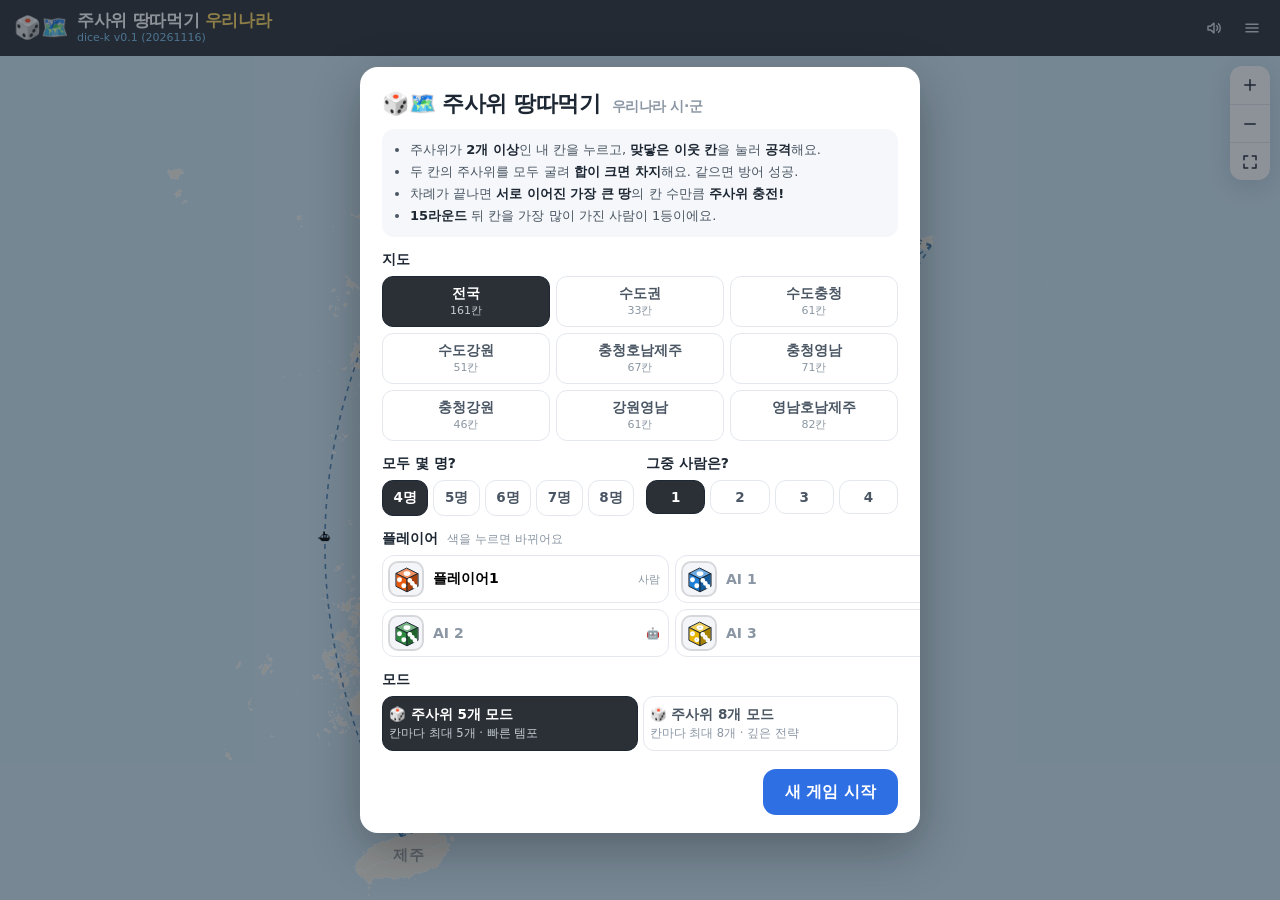
==== commit 0dd16c6d: "dice-k: 상황판을 지도 위로, '○○ 옆 △△ 획득!', 시도 경계 진하게 - 차례 순서 상황판과 [차례 끝내기]를 지도 위에 나란히 - 결과 알림: '창녕군 옆 구미시 획득" ====
--- a/dice-k/index.html
+++ b/dice-k/index.html
@@ -28,15 +28,23 @@
 </header>
 
 <div id="app">
+  <!-- 상황판: 차례 순서 (순위 아님) + 차례 끝내기 -->
+  <div id="bottom">
+    <div id="players" aria-label="차례 순서"></div>
+    <button class="endt" id="endBtn" disabled>차례 끝내기</button>
+  </div>
   <main id="stage">
     <svg id="map" aria-label="대한민국 시군 지도">
       <defs id="defs">
         <marker id="arrowHead" viewBox="0 0 10 10" refX="7" refY="5" markerWidth="5" markerHeight="5" orient="auto-start-reverse"><path d="M0,0L10,5L0,10z" fill="#e03131"/></marker>
       </defs>
+      <clipPath id="playClip"></clipPath>
       <g id="vp">
         <g id="gOut"></g>
         <g id="gCells"></g>
-        <path id="gProv"/>
+        <path id="gProvFaint"/>
+        <path id="gProvCase" clip-path="url(#playClip)"/>
+        <path id="gProv" clip-path="url(#playClip)"/>
         <g id="gLinks"></g>
         <g id="gHi"></g>
         <g id="gProvNames"></g>
@@ -59,12 +67,6 @@
 
   <!-- 가운데 굴리기 판: "김포 옆 서울" + 주사위 + 합 -->
   <section id="rollbar" aria-live="polite"></section>
-
-  <!-- 아래 줄: 차례 순서 (순위 아님) + 차례 끝내기 -->
-  <footer id="bottom">
-    <div id="players" aria-label="차례 순서"></div>
-    <button class="endt" id="endBtn" disabled>차례 끝내기</button>
-  </footer>
 </div>
 
 <!-- 처음 화면 (게임 설정) -->
--- a/dice-k/style.css
+++ b/dice-k/style.css
@@ -33,7 +33,7 @@
 .tbtn:hover { background: rgba(255,255,255,.1); color: #fff; }
 
 /* ---------- 배치: 지도 / 가운데 굴리기 판 / 아래 차례 순서 (다이스 워즈처럼) ---------- */
-#app { position: absolute; inset: var(--topbar) 0 0 0; display: grid; grid-template-rows: 1fr auto auto; grid-template-areas: "stage" "rollbar" "bottom"; background: #fff; }
+#app { position: absolute; inset: var(--topbar) 0 0 0; display: grid; grid-template-rows: auto 1fr auto; grid-template-areas: "bottom" "stage" "rollbar"; background: #fff; }
 #stage { grid-area: stage; position: relative; overflow: hidden; min-height: 0; background: var(--sea); }
 #rollbar { grid-area: rollbar; }
 #bottom { grid-area: bottom; }
@@ -46,7 +46,9 @@
 .cell { stroke: #fff; stroke-width: .6; vector-effect: non-scaling-stroke; stroke-linejoin: round; }
 .cell.off { fill: #eef1f4; stroke: #d6dce3; }
 .cell.dim { opacity: .45; }
-#gProv { fill: none; stroke: #48525e; stroke-width: 1.4; vector-effect: non-scaling-stroke; stroke-linejoin: round; pointer-events: none; opacity: .75; }
+#gProvFaint { fill: none; stroke: #9aa3ad; stroke-width: 1.2; vector-effect: non-scaling-stroke; stroke-linejoin: round; pointer-events: none; }
+#gProvCase { fill: none; stroke: #fff; stroke-width: 4.6; vector-effect: non-scaling-stroke; stroke-linejoin: round; stroke-linecap: round; pointer-events: none; opacity: .9; }
+#gProv { fill: none; stroke: #20262e; stroke-width: 2.2; vector-effect: non-scaling-stroke; stroke-linejoin: round; stroke-linecap: round; pointer-events: none; }
 .lk-bridge { stroke: #48525e; stroke-width: 2.4; vector-effect: non-scaling-stroke; stroke-linecap: round; }
 .lk-sea { fill: none; stroke: #2f6fa8; stroke-width: 1.6; stroke-dasharray: 5 5; vector-effect: non-scaling-stroke; opacity: .8; }
 .lk-sea.hi { stroke: #d6453d; stroke-width: 3; opacity: 1; }
@@ -88,7 +90,7 @@
 .notice { position: absolute; left: 50%; bottom: 12px; transform: translateX(-50%); z-index: 5; background: #1d2733; color: #fff; padding: 9px 16px; border-radius: 12px; font-size: 14px; font-weight: 600; box-shadow: var(--shadow); white-space: nowrap; max-width: calc(100% - 20px); overflow: hidden; text-overflow: ellipsis; }
 
 /* ---------- 가운데 굴리기 판 ---------- */
-#rollbar { min-height: 96px; display: flex; flex-direction: column; align-items: center; justify-content: center; gap: 4px; padding: 6px 10px; border-top: 1px solid var(--line); background: #fff; text-align: center; }
+#rollbar { min-height: 96px; display: flex; flex-direction: column; align-items: center; justify-content: center; gap: 4px; padding: 6px 10px calc(6px + env(safe-area-inset-bottom)); border-top: 1px solid var(--line); background: #fff; text-align: center; }
 .rb-msg { font-size: 15px; color: var(--ink-2); line-height: 1.45; }
 .rb-msg b { color: var(--ink); }
 .rb-msg small { display: block; font-size: 12.5px; color: var(--ink-3); }
@@ -114,14 +116,14 @@
 .roll:active { transform: translateY(3px); box-shadow: 0 1px 0 #1d4fae; }
 @media (max-width: 480px) {
   .die2 { width: 17px; height: 17px; border-radius: 5px; } .die2 i { width: 3.4px; height: 3.4px; }
-  .rb-dice { gap: 2px; max-width: 76px; }
+  .rb-dice { gap: 2px; max-width: 96px; }
   .rb-sum { font-size: 25px; } .rb-names { font-size: 16.5px; }
   .rb-row { gap: 6px; } .rb-side { gap: 5px; }
 }
 
 /* ---------- 아래 줄: 차례 순서 ---------- */
-#bottom { display: flex; align-items: center; gap: 10px; padding: 8px 10px calc(8px + env(safe-area-inset-bottom)); border-top: 1px solid var(--line); background: #fff; }
-#players { flex: 1; min-width: 0; display: flex; justify-content: center; gap: 4px; overflow-x: auto; scrollbar-width: none; }
+#bottom { display: flex; align-items: center; justify-content: center; gap: 10px; padding: 7px 10px; border-bottom: 1px solid var(--line); background: #fff; }
+#players { flex: 0 1 auto; min-width: 0; display: flex; justify-content: center; gap: 4px; overflow-x: auto; scrollbar-width: none; }
 #players::-webkit-scrollbar { display: none; }
 .pl { flex-shrink: 0; display: flex; align-items: center; gap: 5px; padding: 4px 9px 4px 5px; border-radius: 12px; border: 2px solid transparent; position: relative; }
 .pl svg { width: 28px; height: 30px; flex-shrink: 0; overflow: visible; }
@@ -209,5 +211,4 @@
 .prow .sw svg { width: 26px; height: 29px; overflow: visible; }
 @media (max-width: 520px) { .hud-cur .tag { display: none; } .hud { gap: 10px; } .hud-cur { font-size: 14px; } }
 #players { justify-content: flex-start; }
-#players .pl:first-child { margin-left: auto; }
-#players .pl:last-child { margin-right: auto; }
+.toast small.nb { font-size: 12.5px; font-weight: 600; max-width: 80vw; white-space: normal; line-height: 1.5; margin-top: 5px; }
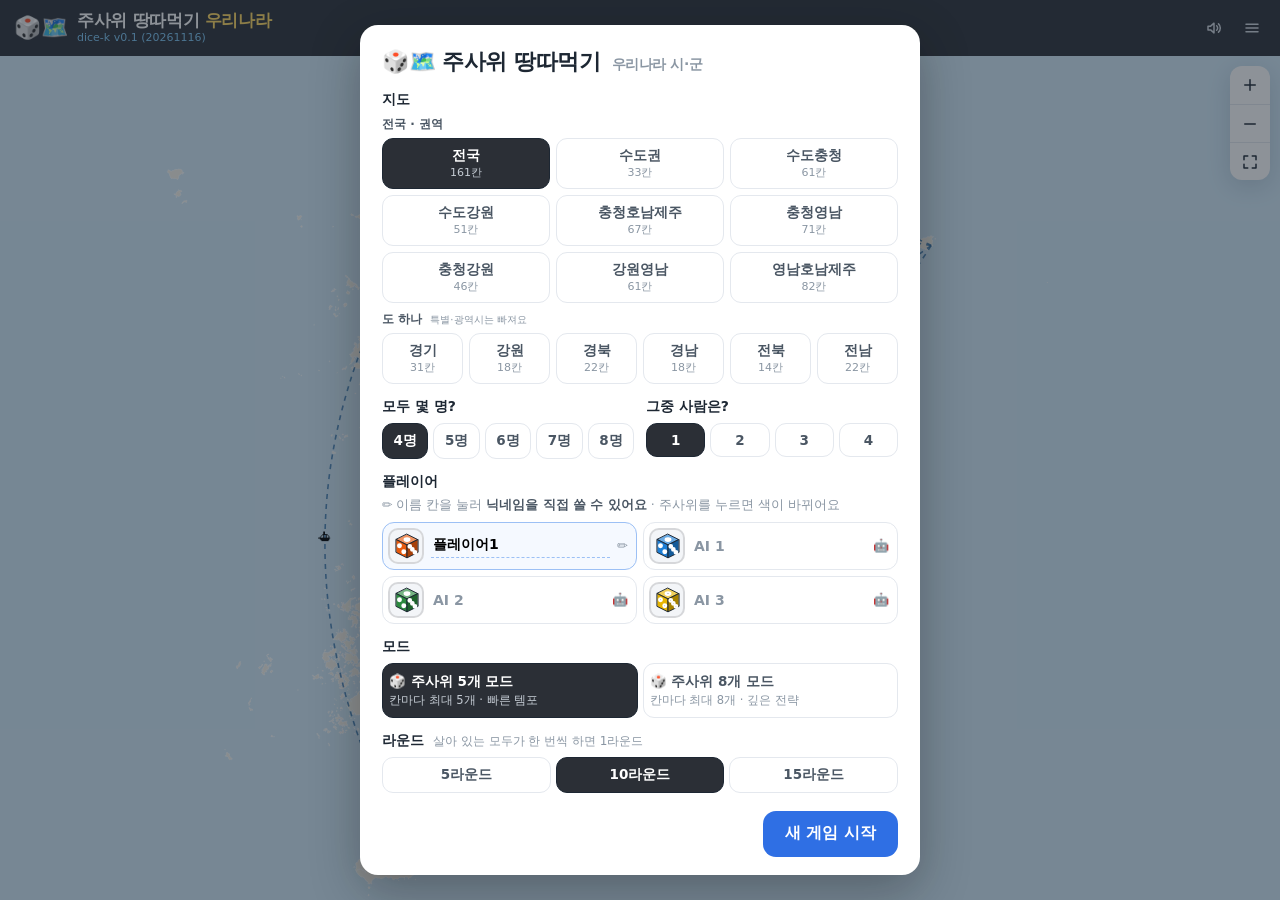
==== commit 322e2118: "dice-k: 도 하나 맵 6개, 라운드 선택, 게임 그만하기, AI 속도 정리 - 지도: 전국·권역 9개 + 도 하나(경기·강원·경북·경남·전북·전남), 칸이 적은 지도는 인원 " ====
--- a/dice-k/index.html
+++ b/dice-k/index.html
@@ -73,22 +73,19 @@
 <div class="overlay" id="lobby" hidden>
   <div class="card">
     <h2>🎲🗺️ 주사위 땅따먹기 <small>우리나라 시·군</small></h2>
-    <ul class="rules">
-      <li>주사위가 <b>2개 이상</b>인 내 칸을 누르고, <b>맞닿은 이웃 칸</b>을 눌러 <b>공격</b>해요.</li>
-      <li>두 칸의 주사위를 모두 굴려 <b>합이 크면 차지</b>해요. 같으면 방어 성공.</li>
-      <li>차례가 끝나면 <b>서로 이어진 가장 큰 땅</b>의 칸 수만큼 <b>주사위 충전!</b></li>
-      <li><b>15라운드</b> 뒤 칸을 가장 많이 가진 사람이 1등이에요.</li>
-    </ul>
-
     <h3>지도</h3>
+    <div class="mapgroup">전국 · 권역</div>
     <div class="maps" id="mapSeg"></div>
+    <div class="mapgroup">도 하나 <small>특별·광역시는 빠져요</small></div>
+    <div class="maps six" id="mapSeg2"></div>
 
     <div class="two">
-      <div><h3>모두 몇 명?</h3><div class="seg" id="nSeg"></div></div>
+      <div><h3>모두 몇 명?</h3><div class="seg" id="nSeg"></div><p class="hint" id="nNote"></p></div>
       <div><h3>그중 사람은?</h3><div class="seg" id="hSeg"></div></div>
     </div>
 
-    <h3>플레이어 <small>색을 누르면 바뀌어요</small></h3>
+    <h3>플레이어</h3>
+    <p class="hint">✏️ 이름 칸을 눌러 <b>닉네임을 직접 쓸 수 있어요</b> · 주사위를 누르면 색이 바뀌어요</p>
     <div class="plist" id="plist"></div>
 
     <h3>모드</h3>
@@ -96,6 +93,9 @@
       <button data-cap="5"><b>🎲 주사위 5개 모드</b><small>칸마다 최대 5개 · 빠른 템포</small></button>
       <button data-cap="8"><b>🎲 주사위 8개 모드</b><small>칸마다 최대 8개 · 깊은 전략</small></button>
     </div>
+
+    <h3>라운드 <small>살아 있는 모두가 한 번씩 하면 1라운드</small></h3>
+    <div class="seg" id="roundSeg"><button data-r="5">5라운드</button><button data-r="10">10라운드</button><button data-r="15">15라운드</button></div>
 
     <div class="card-actions">
       <button class="sub" id="resumeBtn" hidden>▶ 이어서 하기</button>
@@ -114,10 +114,11 @@
   <div class="card small">
     <h2>메뉴</h2>
     <div class="menu-row"><span>지역 이름표</span><div class="seg tiny" id="labelSeg"><button data-l="1">켜기</button><button data-l="0">끄기</button></div></div>
-    <div class="menu-row"><span>AI 차례 속도</span><div class="seg tiny" id="speedSeg"><button data-s="normal">보통</button><button data-s="fast">빠르게</button><button data-s="skip">건너뛰기</button></div></div>
+    <div class="menu-row"><span>AI 차례 속도</span><div class="seg tiny" id="speedSeg"><button data-s="normal">보통</button><button data-s="fast">빠르게</button></div></div>
     <div class="menu-row"><span>효과음</span><div class="seg tiny" id="sndSeg"><button data-snd="1">켜기</button><button data-snd="0">끄기</button></div></div>
     <p class="menu-note">게임은 한 수마다 저장돼요. 처음 화면으로 나가도 <b>이어서 하기</b>로 돌아올 수 있어요.</p>
     <div class="card-actions">
+      <button class="sub quit" id="quitBtn">게임 그만하기</button>
       <button class="sub" id="toLobby">처음 화면으로</button>
       <button class="go" id="menuClose">닫기</button>
     </div>
--- a/dice-k/style.css
+++ b/dice-k/style.css
@@ -157,13 +157,13 @@
 .maps button small { display: block; font-size: 11px; font-weight: 500; color: var(--ink-3); }
 .maps button.sel, .seg button.sel { border-color: var(--ink); background: #2B2F36; color: #fff; }
 .maps button.sel small, .seg button.sel small { color: #c5ccd4; }
-.two { display: grid; grid-template-columns: 1fr 1fr; gap: 12px; }
+.two { display: grid; grid-template-columns: repeat(2, minmax(0, 1fr)); gap: 12px; }
 .seg { display: flex; gap: 5px; }
 .seg button { flex: 1; min-width: 0; padding: 8px 2px; }
 .seg.mode button { padding: 9px 6px; display: flex; flex-direction: column; gap: 2px; }
 .seg.mode small { font-size: 11.5px; font-weight: 500; color: var(--ink-3); }
 .seg.tiny button { padding: 6px 10px; font-size: 13px; flex: none; }
-.plist { display: grid; grid-template-columns: 1fr 1fr; gap: 6px; }
+.plist { display: grid; grid-template-columns: repeat(2, minmax(0, 1fr)); gap: 6px; }
 .prow { display: flex; align-items: center; gap: 7px; border: 1.5px solid var(--line); border-radius: 12px; padding: 5px 8px 5px 5px; }
 .prow .sw { width: 36px; height: 36px; border-radius: 10px; border: 0; background: #f3f5f8; display: grid; place-items: center; color: #fff; font-size: 15px; font-weight: 800; flex-shrink: 0; text-shadow: 0 1px 2px rgba(0,0,0,.35); box-shadow: inset 0 0 0 2px rgba(0,0,0,.12); }
 .prow input { flex: 1; min-width: 0; border: 0; font: inherit; font-size: 14px; font-weight: 700; padding: 4px 2px; outline: none; background: none; }
@@ -212,3 +212,24 @@
 @media (max-width: 520px) { .hud-cur .tag { display: none; } .hud { gap: 10px; } .hud-cur { font-size: 14px; } }
 #players { justify-content: flex-start; }
 .toast small.nb { font-size: 12.5px; font-weight: 600; max-width: 80vw; white-space: normal; line-height: 1.5; margin-top: 5px; }
+
+/* 로비 정리: 가로 스크롤 없음 */
+.card { overflow-x: hidden; }
+.maps { grid-template-columns: repeat(3, minmax(0, 1fr)); }
+.maps.six { grid-template-columns: repeat(6, minmax(0, 1fr)); }
+.maps button { min-width: 0; }
+.mapgroup { font-size: 12px; font-weight: 700; color: var(--ink-2); margin: 8px 0 5px; }
+.mapgroup:first-of-type { margin-top: 0; }
+.mapgroup small { font-weight: 500; color: var(--ink-3); margin-left: 4px; }
+.seg button:disabled { opacity: .3; cursor: default; }
+.hint { margin: -2px 0 7px; font-size: 12.5px; color: var(--ink-3); line-height: 1.5; }
+.hint b { color: var(--ink-2); }
+#nNote { margin: 5px 0 0; }
+#nNote:empty { display: none; }
+.prow.human { border-color: #9cc0f5; background: #f5f9ff; }
+.prow.human input { border-bottom: 1.5px dashed #9cc0f5; }
+.prow .who { font-size: 13px; }
+.ttl { font-size: 13px; font-weight: 700; color: var(--ink-2); text-align: right; white-space: nowrap; }
+.rrow.first .ttl { color: #8a5a00; }
+.sub.quit { color: #c92a2a; border-color: #f3c2c2; margin-right: auto; }
+@media (max-width: 480px) { .maps.six { grid-template-columns: repeat(3, minmax(0, 1fr)); } .card-actions { flex-wrap: wrap; } }
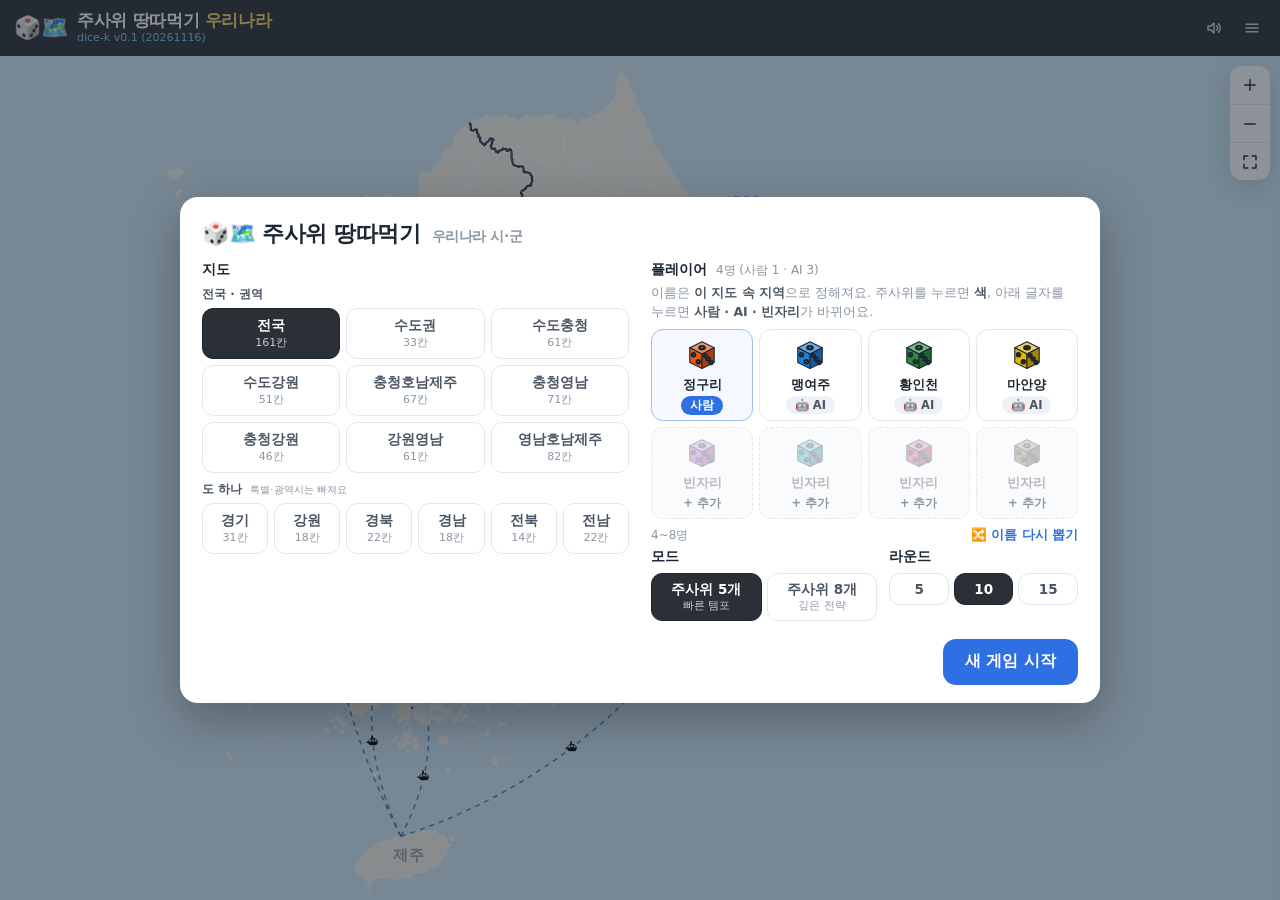
==== commit c4bacd5e: "dice-k: 시작 화면 정리 + 이름은 '성씨+지역' 자동 - 이름은 직접 쓰지 않고 '성씨 + 이 지도 속 지역'으로 자동(김부천, 박의정부…), 서로 안 겹치게. 이름 다시 " ====
--- a/dice-k/index.html
+++ b/dice-k/index.html
@@ -33,6 +33,9 @@
     <div id="players" aria-label="차례 순서"></div>
     <button class="endt" id="endBtn" disabled>차례 끝내기</button>
   </div>
+  <!-- 굴리기 판 (차례 순서 바로 아래, 눈높이): "김포 옆 서울" + 주사위 + 합 -->
+  <section id="rollbar" aria-live="polite"></section>
+
   <main id="stage">
     <svg id="map" aria-label="대한민국 시군 지도">
       <defs id="defs">
@@ -65,41 +68,40 @@
     <div class="notice" id="notice" hidden></div>
   </main>
 
-  <!-- 가운데 굴리기 판: "김포 옆 서울" + 주사위 + 합 -->
-  <section id="rollbar" aria-live="polite"></section>
 </div>
 
-<!-- 처음 화면 (게임 설정) -->
+<!-- 처음 화면 (게임 설정): PC는 두 칸, 폰은 두 단계 -->
 <div class="overlay" id="lobby" hidden>
-  <div class="card">
+  <div class="card lobby" data-step="1">
     <h2>🎲🗺️ 주사위 땅따먹기 <small>우리나라 시·군</small></h2>
-    <h3>지도</h3>
-    <div class="mapgroup">전국 · 권역</div>
-    <div class="maps" id="mapSeg"></div>
-    <div class="mapgroup">도 하나 <small>특별·광역시는 빠져요</small></div>
-    <div class="maps six" id="mapSeg2"></div>
-
-    <div class="two">
-      <div><h3>모두 몇 명?</h3><div class="seg" id="nSeg"></div><p class="hint" id="nNote"></p></div>
-      <div><h3>그중 사람은?</h3><div class="seg" id="hSeg"></div></div>
-    </div>
-
-    <h3>플레이어</h3>
-    <p class="hint">✏️ 이름 칸을 눌러 <b>닉네임을 직접 쓸 수 있어요</b> · 주사위를 누르면 색이 바뀌어요</p>
-    <div class="plist" id="plist"></div>
-
-    <h3>모드</h3>
-    <div class="seg mode" id="capSeg">
-      <button data-cap="5"><b>🎲 주사위 5개 모드</b><small>칸마다 최대 5개 · 빠른 템포</small></button>
-      <button data-cap="8"><b>🎲 주사위 8개 모드</b><small>칸마다 최대 8개 · 깊은 전략</small></button>
-    </div>
-
-    <h3>라운드 <small>살아 있는 모두가 한 번씩 하면 1라운드</small></h3>
-    <div class="seg" id="roundSeg"><button data-r="5">5라운드</button><button data-r="10">10라운드</button><button data-r="15">15라운드</button></div>
-
-    <div class="card-actions">
-      <button class="sub" id="resumeBtn" hidden>▶ 이어서 하기</button>
-      <button class="go" id="startBtn">새 게임 시작</button>
+    <div class="lb-cols">
+      <section class="lb-map">
+        <h3>지도</h3>
+        <div class="mapgroup">전국 · 권역</div>
+        <div class="maps" id="mapSeg"></div>
+        <div class="mapgroup">도 하나 <small>특별·광역시는 빠져요</small></div>
+        <div class="maps six" id="mapSeg2"></div>
+        <div class="card-actions step1">
+          <button class="sub" data-resume hidden>▶ 이어서 하기</button>
+          <button class="go" id="nextBtn">다음 ▶</button>
+        </div>
+      </section>
+      <section class="lb-set">
+        <div class="picked step2"><span>지도</span><b id="pickedMap"></b><button class="link" id="backBtn">바꾸기</button></div>
+        <h3>플레이어 <small id="seatSum"></small></h3>
+        <p class="hint">이름은 <b>이 지도 속 지역</b>으로 정해져요. 주사위를 누르면 <b>색</b>, 아래 글자를 누르면 <b>사람 · AI · 빈자리</b>가 바뀌어요.</p>
+        <div class="seats" id="seats"></div>
+        <div class="seat-foot"><span id="seatNote"></span><button class="link" id="rerollBtn">🔀 이름 다시 뽑기</button></div>
+        <div class="opt-row">
+          <div><h3>모드</h3><div class="seg" id="capSeg"><button data-cap="5">주사위 5개<small>빠른 템포</small></button><button data-cap="8">주사위 8개<small>깊은 전략</small></button></div></div>
+          <div><h3>라운드</h3><div class="seg" id="roundSeg"><button data-r="5">5</button><button data-r="10">10</button><button data-r="15">15</button></div></div>
+        </div>
+        <div class="card-actions">
+          <button class="sub step2-back" id="backBtn2">◀ 지도</button>
+          <button class="sub" data-resume hidden>▶ 이어서 하기</button>
+          <button class="go" id="startBtn">새 게임 시작</button>
+        </div>
+      </section>
     </div>
   </div>
 </div>
--- a/dice-k/style.css
+++ b/dice-k/style.css
@@ -33,7 +33,7 @@
 .tbtn:hover { background: rgba(255,255,255,.1); color: #fff; }
 
 /* ---------- 배치: 지도 / 가운데 굴리기 판 / 아래 차례 순서 (다이스 워즈처럼) ---------- */
-#app { position: absolute; inset: var(--topbar) 0 0 0; display: grid; grid-template-rows: auto 1fr auto; grid-template-areas: "bottom" "stage" "rollbar"; background: #fff; }
+#app { position: absolute; inset: var(--topbar) 0 0 0; display: grid; grid-template-rows: auto auto 1fr; grid-template-areas: "bottom" "rollbar" "stage"; background: #fff; }
 #stage { grid-area: stage; position: relative; overflow: hidden; min-height: 0; background: var(--sea); }
 #rollbar { grid-area: rollbar; }
 #bottom { grid-area: bottom; }
@@ -90,7 +90,7 @@
 .notice { position: absolute; left: 50%; bottom: 12px; transform: translateX(-50%); z-index: 5; background: #1d2733; color: #fff; padding: 9px 16px; border-radius: 12px; font-size: 14px; font-weight: 600; box-shadow: var(--shadow); white-space: nowrap; max-width: calc(100% - 20px); overflow: hidden; text-overflow: ellipsis; }
 
 /* ---------- 가운데 굴리기 판 ---------- */
-#rollbar { min-height: 96px; display: flex; flex-direction: column; align-items: center; justify-content: center; gap: 4px; padding: 6px 10px calc(6px + env(safe-area-inset-bottom)); border-top: 1px solid var(--line); background: #fff; text-align: center; }
+#rollbar { min-height: 86px; display: flex; flex-direction: column; align-items: center; justify-content: center; gap: 4px; padding: 6px 10px; border-bottom: 1px solid var(--line); box-shadow: 0 2px 8px rgba(20,40,70,.06); position: relative; z-index: 2; background: #fff; text-align: center; }
 .rb-msg { font-size: 15px; color: var(--ink-2); line-height: 1.45; }
 .rb-msg b { color: var(--ink); }
 .rb-msg small { display: block; font-size: 12.5px; color: var(--ink-3); }
@@ -233,3 +233,36 @@
 .rrow.first .ttl { color: #8a5a00; }
 .sub.quit { color: #c92a2a; border-color: #f3c2c2; margin-right: auto; }
 @media (max-width: 480px) { .maps.six { grid-template-columns: repeat(3, minmax(0, 1fr)); } .card-actions { flex-wrap: wrap; } }
+
+/* ---------- 로비 v2: 자리 8개, 두 칸 / 두 단계 ---------- */
+.card.lobby { width: min(920px, 100%); }
+.lb-cols { display: grid; grid-template-columns: minmax(0, 1fr) minmax(0, 1fr); gap: 22px; }
+.lb-map h3:first-child, .lb-set h3:first-of-type { margin-top: 2px; }
+.card-actions.step1, .picked, .step2-back { display: none; }
+.seats { display: grid; grid-template-columns: repeat(4, minmax(0, 1fr)); gap: 6px; }
+.seat { border: 1.5px solid var(--line); border-radius: 12px; padding: 6px 2px 5px; display: flex; flex-direction: column; align-items: center; gap: 2px; min-width: 0; background: #fff; }
+.seat.h { border-color: #9cc0f5; background: #f5f9ff; }
+.seat.x { border-style: dashed; background: #fafbfc; }
+.seat.x .sw, .seat.x .snm { opacity: .3; }
+.seat .sw { width: 38px; height: 38px; border: 0; background: none; padding: 0; display: grid; place-items: center; }
+.seat .sw svg { width: 30px; height: 33px; overflow: visible; }
+.seat .snm { font-size: 13px; font-weight: 800; max-width: 100%; overflow: hidden; text-overflow: ellipsis; white-space: nowrap; padding: 0 3px; }
+.seat .kind { border: 0; border-radius: 999px; font-size: 11.5px; font-weight: 700; padding: 2px 9px; background: #eef1f5; color: var(--ink-2); }
+.seat.h .kind { background: #2f6fe4; color: #fff; }
+.seat.x .kind { background: none; color: var(--ink-3); }
+.seat-foot { display: flex; justify-content: space-between; align-items: center; gap: 8px; margin-top: 6px; font-size: 12px; color: var(--ink-3); }
+.link { border: 0; background: none; color: var(--accent); font-size: 12.5px; font-weight: 700; padding: 2px 0; white-space: nowrap; }
+.opt-row { display: grid; grid-template-columns: minmax(0, 1.2fr) minmax(0, 1fr); gap: 12px; }
+.opt-row .seg button { padding: 7px 2px; font-size: 13.5px; display: flex; flex-direction: column; align-items: center; }
+.opt-row .seg small { font-size: 10.5px; font-weight: 500; color: var(--ink-3); }
+.picked { align-items: center; gap: 8px; padding: 8px 12px; border-radius: 12px; background: #f5f7fa; margin-bottom: 4px; font-size: 13px; color: var(--ink-3); }
+.picked b { font-size: 15px; color: var(--ink); }
+.picked .link { margin-left: auto; }
+@media (max-width: 759px) {
+  .lb-cols { grid-template-columns: minmax(0, 1fr); gap: 0; }
+  .lobby[data-step="1"] .lb-set, .lobby[data-step="2"] .lb-map { display: none; }
+  .card-actions.step1, .lobby .picked, .step2-back { display: flex; }
+  .lobby[data-step="2"] h2 { display: none; }
+  .lobby .card-actions { margin-top: 14px; }
+}
+.sub, .go { white-space: nowrap; }
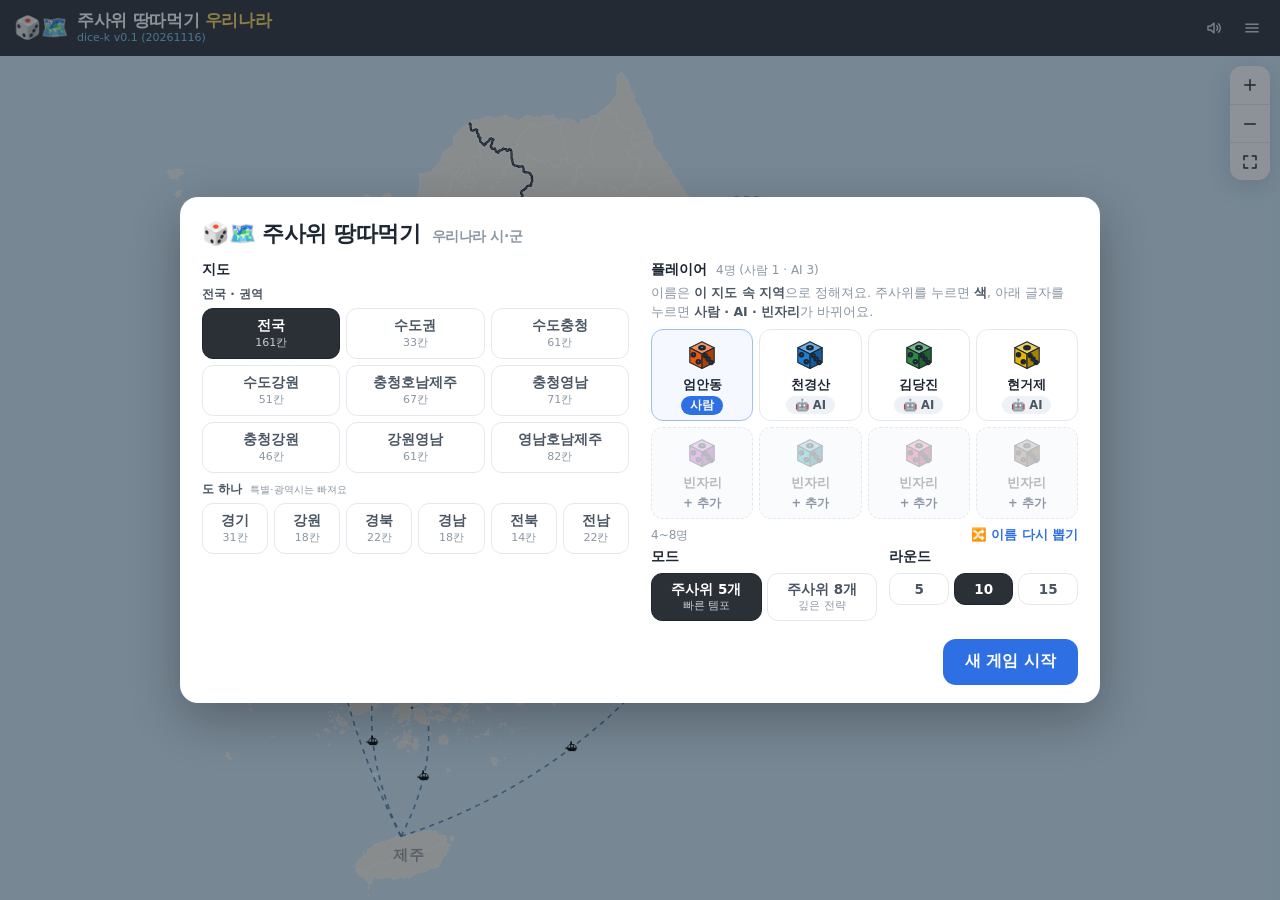
==== commit b761e85f: "dice-k: 미션 ① 내 이름 땅 차지하기(+5) · 세리머니 · 미션 창 · 8방위 · 사람/AI 표시 - 엔진에 미션 틀(미션마다 보상 개수): 내 이름 땅을 공격으로 차지할" ====
--- a/dice-k/index.html
+++ b/dice-k/index.html
@@ -64,6 +64,11 @@
       <button id="zoomFit" title="맵 전체 보기"><svg viewBox="0 0 24 24"><path d="M4 9V4h5M20 9V4h-5M4 15v5h5M20 15v5h-5"/></svg></button>
     </div>
 
+    <button class="misbtn" id="misBtn" hidden>🎯 미션</button>
+    <aside class="mis" id="misPanel" hidden aria-label="미션">
+      <header><b>🎯 미션</b><button class="close" id="misClose" title="닫기">✕</button></header>
+      <div id="misBody"></div>
+    </aside>
     <div class="toast" id="toast" hidden></div>
     <div class="notice" id="notice" hidden></div>
   </main>
@@ -152,6 +157,7 @@
   </div>
 </div>
 
+<canvas id="fxCanvas" hidden></canvas>
 <script src="data/kr161.js"></script>
 <script src="engine.js"></script>
 <script src="game.js"></script>
--- a/dice-k/style.css
+++ b/dice-k/style.css
@@ -55,14 +55,15 @@
 .lk-off { display: none; }
 .ship { font-size: 14px; }
 #gHi path { fill: none; vector-effect: non-scaling-stroke; pointer-events: none; stroke-linejoin: round; }
-.hi-from { stroke: #e03131; stroke-width: 3.5; }
-.hi-tgt { stroke: #fff; stroke-width: 3.2; animation: blink 1s ease-in-out infinite; }
-.hi-to { stroke: #e03131; stroke-width: 3.5; }
+.hi-from { stroke: #fff; stroke-width: 3.2; }
+.hi-tgt { stroke: #e03131; stroke-width: 3.4; animation: blink .8s ease-in-out infinite; }
+.hi-to { stroke: #e03131; stroke-width: 5; }
 .hi-nb { stroke: #1d2733; stroke-width: 1.6; stroke-dasharray: 3 3; }
 .hi-cl { stroke: #ffd75e; stroke-width: 4; animation: glow .9s ease-in-out 2; }
-@keyframes blink { 50% { stroke-opacity: .35; } }
+@keyframes blink { 50% { stroke-opacity: .15; } }
 @keyframes glow { 50% { stroke: #fff; } }
-.arrow { stroke: #e03131; stroke-width: 3; vector-effect: non-scaling-stroke; marker-end: url(#arrowHead); pointer-events: none; }
+.arrow-case { stroke: #1d2733; stroke-width: 9; vector-effect: non-scaling-stroke; stroke-linecap: round; pointer-events: none; }
+.arrow { stroke: #ffd43b; stroke-width: 5; stroke-linecap: round; vector-effect: non-scaling-stroke; pointer-events: none; }
 .pname { font-size: 15px; font-weight: 800; fill: #48525e; opacity: .55; text-anchor: middle; dominant-baseline: middle; pointer-events: none; letter-spacing: .1em; }
 .cname { font-size: 11px; font-weight: 700; fill: #1d2733; text-anchor: middle; paint-order: stroke; stroke: rgba(255,255,255,.92); stroke-width: 3px; stroke-linejoin: round; pointer-events: none; }
 .cname.hot { font-size: 13px; fill: #000; }
@@ -266,3 +267,60 @@
   .lobby .card-actions { margin-top: 14px; }
 }
 .sub, .go { white-space: nowrap; }
+
+/* 이웃 목록 (주인 색 글씨) */
+.rb-nb { font-size: 14.5px; font-weight: 800; line-height: 1.5; max-width: 100%; }
+.rb-nb .lead { font-size: 12.5px; font-weight: 600; color: var(--ink-3); margin-right: 6px; }
+.rb-nb i { font-style: normal; color: #c3cad3; margin: 0 4px; font-weight: 500; }
+.rb-nb .nbn.mine { text-decoration: underline; text-underline-offset: 3px; }
+.rb-tip { font-size: 12px; color: var(--ink-3); }
+.cname.tgt { fill: #c92a2a; }
+
+/* 상단: 라운드·차례를 가운데에 크게 */
+.hud { justify-content: center; gap: 18px; }
+.hud-round b { font-size: 28px; }
+.hud-cur { font-size: 20px; gap: 9px; }
+.hud-cur .dic svg { width: 32px; height: 36px; }
+.hud-cur .tag { font-size: 13px; color: #c5ccd4; font-weight: 600; }
+.hud.pop .hud-cur { animation: hudPop .5s cubic-bezier(.3,1.6,.6,1); }
+@keyframes hudPop { 0% { transform: scale(.6); opacity: 0; } 100% { transform: none; opacity: 1; } }
+@media (max-width: 520px) {
+  .hud { gap: 10px; } .hud-round b { font-size: 22px; } .hud-round small { display: none; }
+  .hud-cur { font-size: 17px; } .hud-cur .dic svg { width: 26px; height: 29px; } .hud-cur .tag { display: inline; font-size: 11.5px; }
+  #speedBtn { padding: 0 6px; } #speedBtn span { display: none; }
+}
+
+/* 방위 */
+.rb-names em { white-space: nowrap; }
+.rb-nb .nbd { font-size: 11px; font-weight: 700; color: var(--ink-3); margin-right: 2px; }
+
+/* 사람/AI 표시 (차례 줄) */
+.pl .wb { position: absolute; left: 1px; bottom: 0; font-size: 12px; line-height: 1; filter: drop-shadow(0 0 1px #fff) drop-shadow(0 0 1px #fff); }
+
+/* 미션 창: PC는 지도 왼쪽 위, 폰은 버튼으로 열기 */
+.misbtn { position: absolute; left: 10px; top: 10px; z-index: 4; height: 38px; padding: 0 13px; border: 0; border-radius: 12px; background: #fff; box-shadow: var(--shadow); font-size: 14px; font-weight: 800; }
+.mis { position: absolute; left: 10px; top: 56px; z-index: 4; width: 258px; max-height: calc(100% - 66px); overflow: auto; background: rgba(255,255,255,.96); border-radius: 14px; box-shadow: var(--shadow); padding: 8px 10px 10px; }
+.mis header { display: flex; align-items: center; justify-content: space-between; font-size: 14px; margin-bottom: 4px; }
+.mis .close { border: 0; background: none; font-size: 14px; color: var(--ink-3); width: 28px; height: 28px; border-radius: 8px; }
+.mis-item h4 { margin: 4px 0 2px; font-size: 13.5px; display: flex; align-items: center; gap: 6px; }
+.mis-item .rw { margin-left: auto; font-size: 12px; background: #fff4c7; color: #8a5a00; border-radius: 999px; padding: 1px 8px; }
+.mis-item p { margin: 0 0 6px; font-size: 11.5px; color: var(--ink-3); line-height: 1.45; }
+.mis-item ul { list-style: none; margin: 0; padding: 0; display: flex; flex-direction: column; gap: 3px; }
+.mis-item li { display: flex; align-items: center; gap: 5px; font-size: 13px; padding: 3px 4px; border-radius: 8px; }
+.mis-item li svg { width: 20px; height: 22px; flex-shrink: 0; overflow: visible; }
+.mis-item li .who { font-weight: 700; white-space: nowrap; }
+.mis-item li .arw { color: var(--ink-3); }
+.mis-item li .land { font-weight: 900; font-size: 14px; }
+.mis-item li .chk { color: #2b8a3e; font-weight: 900; }
+.mis-item li .hit { margin-left: auto; font-size: 11.5px; font-weight: 700; color: #8a5a00; }
+.mis-item li.ok { background: #fff9db; }
+.mis-item li.out { opacity: .4; }
+.mis.flash { animation: misFlash 1.2s ease-out; }
+@keyframes misFlash { 0%, 40% { box-shadow: 0 0 0 4px #ffd43b, var(--shadow); } }
+@media (max-width: 520px) { .mis { width: calc(100% - 70px); top: 54px; } .misbtn { height: 34px; font-size: 13px; } }
+
+/* 미션 성공 세리머니 */
+#fxCanvas { position: fixed; inset: 0; width: 100vw; height: 100vh; pointer-events: none; z-index: 30; }
+.toast.party { width: max-content; background: linear-gradient(135deg, #ffe066, #ffd43b 55%, #fcc419); color: #1d2733; font-size: 21px; white-space: normal; max-width: min(92vw, 520px); z-index: 31; animation: partyIn .5s cubic-bezier(.3,1.6,.5,1); }
+.toast.party small { color: #5c3d00; font-size: 14px; font-weight: 700; }
+@keyframes partyIn { from { transform: translate(-50%,-50%) scale(.3) rotate(-8deg); opacity: 0; } }
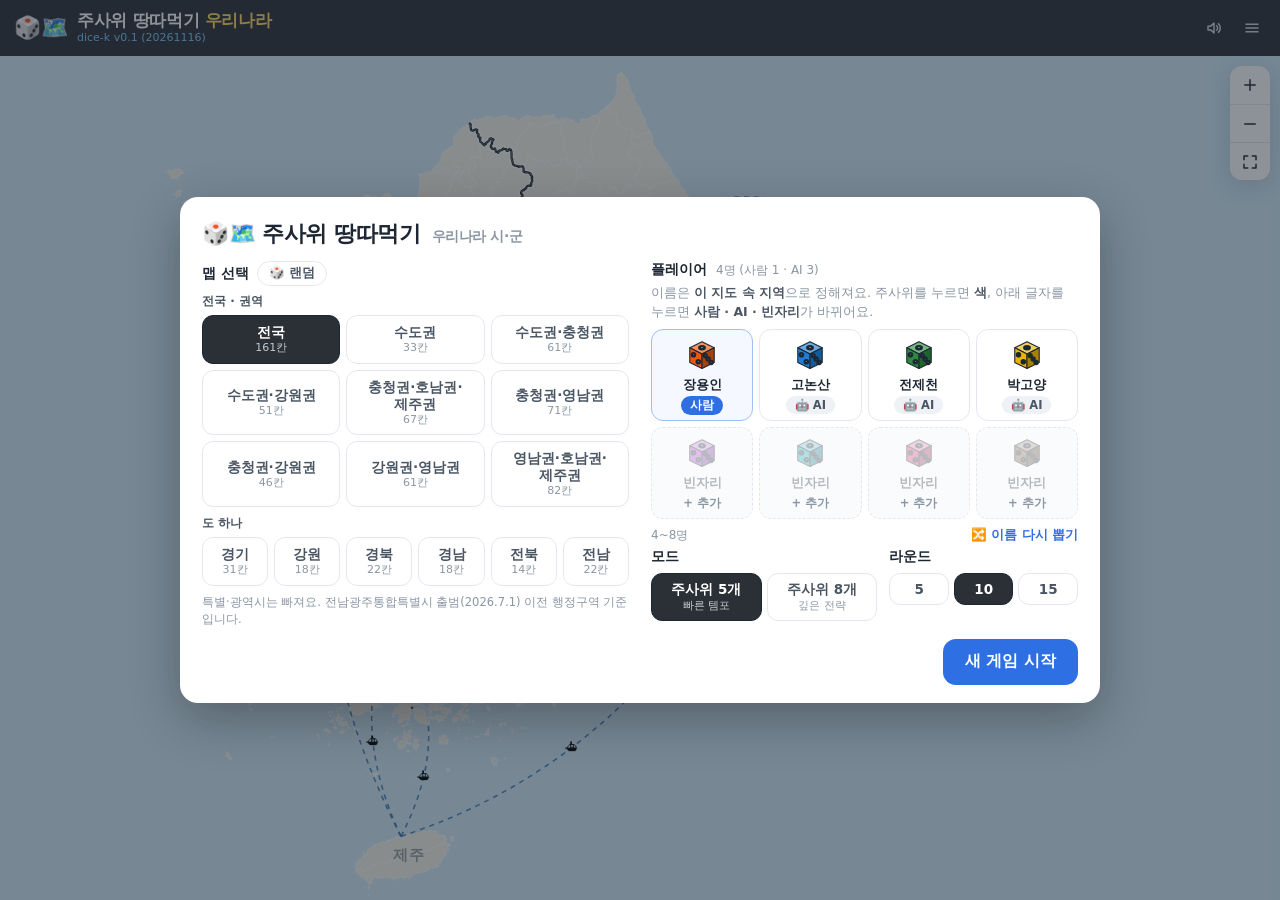
==== commit 72405749: "dice-k: 맵 이름 '수도권·충청권' 식으로, 랜덤 맵, 행정구역 기준 안내, 게임 끝 꽃가루 - 맵 선택 제목 옆 [🎲 랜덤] (이름도 새로 뽑기) - '특별·광역시는 빠져요" ====
--- a/dice-k/index.html
+++ b/dice-k/index.html
@@ -81,18 +81,19 @@
     <h2>🎲🗺️ 주사위 땅따먹기 <small>우리나라 시·군</small></h2>
     <div class="lb-cols">
       <section class="lb-map">
-        <h3>지도</h3>
+        <h3 class="map-h">맵 선택 <button class="rand" id="randMap" title="맵을 랜덤으로 골라요">🎲 랜덤</button></h3>
         <div class="mapgroup">전국 · 권역</div>
         <div class="maps" id="mapSeg"></div>
-        <div class="mapgroup">도 하나 <small>특별·광역시는 빠져요</small></div>
+        <div class="mapgroup">도 하나</div>
         <div class="maps six" id="mapSeg2"></div>
+        <p class="map-note">특별·광역시는 빠져요. 전남광주통합특별시 출범(2026.7.1) 이전 행정구역 기준입니다.</p>
         <div class="card-actions step1">
           <button class="sub" data-resume hidden>▶ 이어서 하기</button>
           <button class="go" id="nextBtn">다음 ▶</button>
         </div>
       </section>
       <section class="lb-set">
-        <div class="picked step2"><span>지도</span><b id="pickedMap"></b><button class="link" id="backBtn">바꾸기</button></div>
+        <div class="picked step2"><span>맵</span><b id="pickedMap"></b><button class="link" id="backBtn">바꾸기</button></div>
         <h3>플레이어 <small id="seatSum"></small></h3>
         <p class="hint">이름은 <b>이 지도 속 지역</b>으로 정해져요. 주사위를 누르면 <b>색</b>, 아래 글자를 누르면 <b>사람 · AI · 빈자리</b>가 바뀌어요.</p>
         <div class="seats" id="seats"></div>
@@ -102,7 +103,7 @@
           <div><h3>라운드</h3><div class="seg" id="roundSeg"><button data-r="5">5</button><button data-r="10">10</button><button data-r="15">15</button></div></div>
         </div>
         <div class="card-actions">
-          <button class="sub step2-back" id="backBtn2">◀ 지도</button>
+          <button class="sub step2-back" id="backBtn2">◀ 맵</button>
           <button class="sub" data-resume hidden>▶ 이어서 하기</button>
           <button class="go" id="startBtn">새 게임 시작</button>
         </div>
--- a/dice-k/style.css
+++ b/dice-k/style.css
@@ -324,3 +324,11 @@
 .toast.party { width: max-content; background: linear-gradient(135deg, #ffe066, #ffd43b 55%, #fcc419); color: #1d2733; font-size: 21px; white-space: normal; max-width: min(92vw, 520px); z-index: 31; animation: partyIn .5s cubic-bezier(.3,1.6,.5,1); }
 .toast.party small { color: #5c3d00; font-size: 14px; font-weight: 700; }
 @keyframes partyIn { from { transform: translate(-50%,-50%) scale(.3) rotate(-8deg); opacity: 0; } }
+
+/* 맵 선택 제목 + 랜덤 */
+.map-h { display: flex; align-items: center; gap: 8px; }
+.rand { border: 1.5px solid var(--line); background: #fff; border-radius: 999px; padding: 3px 11px; font-size: 12.5px; font-weight: 800; color: var(--ink-2); }
+.rand:hover { background: #f4f6f9; }
+.map-note { margin: 8px 0 0; font-size: 11.5px; color: var(--ink-3); line-height: 1.5; }
+.maps button { word-break: keep-all; line-height: 1.25; }
+#rTitle { font-size: 26px; }
